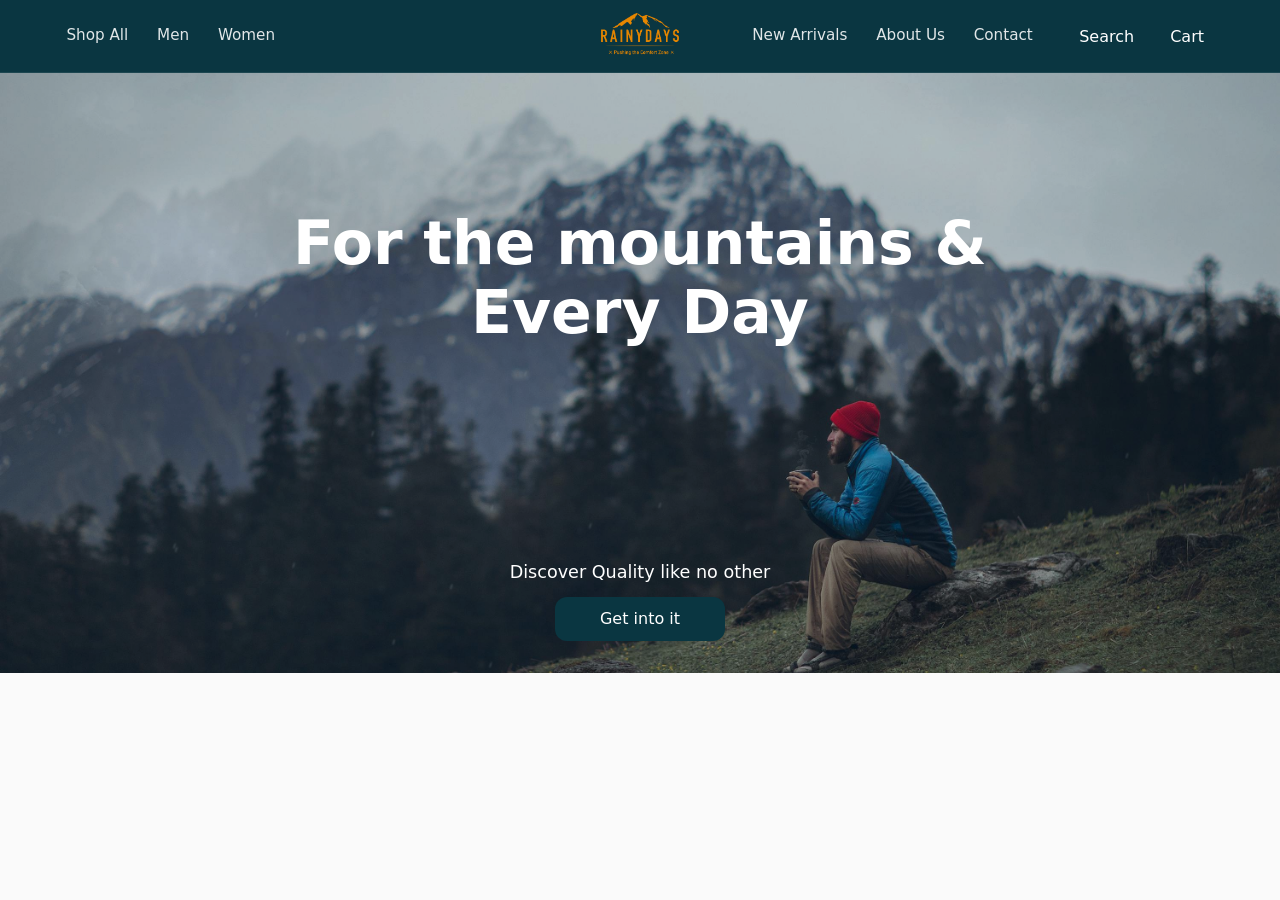
==== index.html @ 178e9243 "add img, hero" ====
<!doctype html>
<html lang="en">
  <head>
    <meta charset="UTF-8" />
    <meta name="viewport" content="width=device-width, initial-scale=1.0" />
    <title>Rainy Days | Home</title>
    <meta
      name="description"
      content="Explore durable rain jackets for men and women at Rainy Days. Built for mountains, city streets, and everyday adventures."
    />
    <link rel="stylesheet" href="css/styles.css" />
  </head>

  <body>
    <header class="site-header">
      <nav class="nav-mobile" aria-label="Mobile navigation">
        <input class="nav-mobile__toggle" type="checkbox" id="nav-toggle" />

        <div class="container nav-mobile__top">
          <label
            class="nav-mobile__btn"
            for="nav-toggle"
            aria-label="Toggle menu"
          >
            <span class="nav-mobile__bar"></span>
            <span class="nav-mobile__bar"></span>
            <span class="nav-mobile__bar"></span>
          </label>

          <a
            href="index.html"
            class="nav-mobile__logo-link"
            aria-label="Rainy Days home"
          >
            <img
              class="nav-mobile__logo"
              src="assets/images/logo/RainyDays_Logo_SecondaryColor.png"
              alt="Rainy Days logo"
            />
          </a>
        </div>

        <div class="nav-mobile__overlay">
          <div class="nav-mobile__panel" role="dialog" aria-label="Menu">
            <div class="nav-mobile__panel-inner">
              <div class="nav-mobile__links">
                <a
                  class="nav-mobile__link nav-mobile__link--active"
                  href="index.html"
                  >Home</a
                >
                <a class="nav-mobile__link" href="products/index.html"
                  >Shop All</a
                >
                <a class="nav-mobile__link" href="coming-soon/index.html"
                  >Men</a
                >
                <a class="nav-mobile__link" href="coming-soon/index.html"
                  >Women</a
                >
                <a class="nav-mobile__link" href="coming-soon/index.html"
                  >New Arrivals</a
                >
                <a class="nav-mobile__link" href="coming-soon/index.html"
                  >About Us</a
                >
                <a class="nav-mobile__link" href="coming-soon/index.html"
                  >Contact</a
                >
                <a class="nav-mobile__link" href="coming-soon/index.html"
                  >Search</a
                >
                <a class="nav-mobile__link" href="cart-page/index.html">Cart</a>
              </div>
            </div>
          </div>

          <label
            class="nav-mobile__backdrop"
            for="nav-toggle"
            aria-label="Close menu"
          ></label>
        </div>
      </nav>

      <nav class="nav-desktop" aria-label="Desktop navigation">
        <div class="container nav-desktop__inner">
          <div
            class="nav-desktop__group nav-desktop__group--left"
            aria-label="Primary categories"
          >
            <a class="nav-link" href="products/index.html">Shop All</a>
            <a class="nav-link" href="coming-soon/index.html">Men</a>
            <a class="nav-link" href="coming-soon/index.html">Women</a>
          </div>

          <a
            href="index.html"
            class="nav-desktop__logo-link"
            aria-label="Rainy Days home"
          >
            <img
              class="nav-desktop__logo-image"
              src="assets/images/logo/RainyDays_Logo_SecondaryColor.png"
              alt="Rainy Days logo"
            />
          </a>

          <div class="nav-desktop__group nav-desktop__group--right">
            <div class="nav-desktop__links" aria-label="Company links">
              <a class="nav-link" href="coming-soon/index.html">New Arrivals</a>
              <a class="nav-link" href="coming-soon/index.html">About Us</a>
              <a class="nav-link" href="coming-soon/index.html">Contact</a>
            </div>

            <div class="nav-desktop__icons" aria-label="Actions">
              <a
                class="icon-btn"
                href="coming-soon/index.html"
                aria-label="Search"
                >Search</a
              >
              <a class="icon-btn" href="cart-page/index.html" aria-label="Cart"
                >Cart</a
              >
            </div>
          </div>
        </div>
      </nav>
    </header>

    <main>
      <section class="hero">
        <div class="hero__overlay">
          <div class="container hero__content">
            <h1 class="hero__title">For the mountains &amp; Every Day</h1>

            <div class="hero__cta">
              <p class="hero__text">Discover Quality like no other</p>
              <a class="hero__button" href="products/index.html">Get into it</a>
            </div>
          </div>
        </div>
      </section>
    </main>
  </body>
</html>
---- css/styles.css ----
* {
  box-sizing: border-box;
}

body {
  margin: 0;
  background: var(--background);
  color: var(--foreground);
  font-family:
    system-ui,
    -apple-system,
    BlinkMacSystemFont,
    sans-serif;
}

:root {
  --background: #fafafa;
  --foreground: #000000;

  --card: #fafafa;
  --card-foreground: #000000;

  --popover: #0a3641;
  --popover-foreground: #fafafa;

  --primary: #0a3641;
  --primary-foreground: #fafafa;

  --secondary: #e68600;
  --secondary-foreground: #171717;

  --muted: #fafafa;
  --muted-foreground: #808080;

  --accent: #e68600;
  --accent-foreground: #000000;

  --destructive: #8b0000;
  --destructive-foreground: #fafafa;

  --border: #022f2e;
  --input: #fafafa;
  --ring: #808080;

  --sidebar: #fafafa;
  --sidebar-foreground: #0a3641;
  --sidebar-primary: #000000;
  --sidebar-primary-foreground: #fafafa;
  --sidebar-accent: #e68600;
  --sidebar-accent-foreground: #171717;
  --sidebar-border: #022f2e;
  --sidebar-ring: #000000;

  --chart-1: #1a4eda;
  --chart-2: #1f3fad;
  --chart-3: #1a4eda;
  --chart-4: #1f3fad;
  --chart-5: #1a4eda;

  --shadow-2xs: 0 1px 2px rgba(0, 0, 0, 0.05);
  --shadow-xs: 0 2px 4px rgba(0, 0, 0, 0.06);
  --shadow-sm: 0 4px 8px rgba(0, 0, 0, 0.08);
  --shadow-md: 0 8px 16px rgba(0, 0, 0, 0.1);
  --shadow-lg: 0 16px 32px rgba(0, 0, 0, 0.15);
}

.container {
  width: min(1200px, 100%);
  margin: 0 auto;
  padding: 0 1rem;
}

.site-header {
  width: 100%;
  background: var(--primary);
  color: var(--primary-foreground);
}

.nav-desktop {
  width: 100%;
  background: var(--primary);
  border-bottom: 1px solid rgba(255, 255, 255, 0.08);
}

.nav-desktop__inner {
  height: 72px;
  display: grid;
  grid-template-columns: 1fr auto 1fr;
  align-items: center;
  gap: 1rem;
}

.nav-desktop__group {
  display: flex;
  align-items: center;
  gap: 1.5rem;
  min-width: 0;
}

.nav-desktop__group--left {
  justify-content: flex-start;
}

.nav-desktop__group--right {
  justify-content: flex-end;
  gap: 2rem;
}

.nav-desktop__logo {
  justify-self: center;
  font-weight: 800;
  letter-spacing: 1px;
  text-transform: uppercase;
  text-decoration: none;
  color: var(--primary-foreground);
}

.nav-link {
  color: rgba(255, 255, 255, 0.88);
  text-decoration: none;
  font-size: 0.95rem;
  padding: 0.35rem 0.15rem;
  border-bottom: 2px solid transparent;
}

.nav-mobile__logo {
  height: 36px;
}

.nav-desktop__logo-image {
  height: 42px;
}

.nav-link:hover,
.nav-link:focus-visible {
  color: #ffffff;
  border-bottom-color: rgba(255, 255, 255, 0.75);
  text-decoration: none;
}

.nav-link--active {
  color: #ffffff;
  border-bottom-color: rgba(255, 255, 255, 0.9);
}

.nav-desktop__links {
  display: flex;
  align-items: center;
  gap: 1.5rem;
}

.nav-desktop__icons {
  display: flex;
  align-items: center;
  gap: 0.75rem;
}

.icon-btn {
  height: 40px;
  display: inline-flex;
  align-items: center;
  justify-content: center;
  padding: 0 0.75rem;
  border-radius: 999px;
  text-decoration: none;
  color: #ffffff;
}

.icon-btn:hover,
.icon-btn:focus-visible {
  background: rgba(255, 255, 255, 0.12);
  text-decoration: none;
}

.nav-mobile {
  width: 100%;
  background: var(--primary);
  border-bottom: 1px solid rgba(255, 255, 255, 0.08);
  position: relative;
}

.nav-mobile__toggle {
  position: absolute;
  opacity: 0;
  pointer-events: none;
}

.nav-mobile__top {
  height: 72px;
  display: flex;
  align-items: center;
  justify-content: space-between;
  position: relative;
  z-index: 60;
}

.nav-mobile__logo {
  font-weight: 800;
  letter-spacing: 1px;
  text-transform: uppercase;
  text-decoration: none;
  color: var(--primary-foreground);
  margin-left: auto;
}

.nav-mobile__btn {
  width: 44px;
  height: 44px;
  display: inline-flex;
  flex-direction: column;
  align-items: center;
  justify-content: center;
  gap: 5px;
  border-radius: 999px;
  cursor: pointer;
  position: relative;
  z-index: 70;
}

.nav-mobile__btn:focus-visible {
  outline: 3px solid #ffffff;
  outline-offset: 3px;
}

.nav-mobile__bar {
  display: block;
  width: 22px;
  height: 2px;
  background: var(--secondary);
  border-radius: 999px;
  transition:
    transform 220ms ease,
    opacity 220ms ease;
}

.nav-mobile__overlay {
  position: fixed;
  inset: 0;
  z-index: 50;

  opacity: 0;
  pointer-events: none;
  transition: opacity 300ms ease;
}

.nav-mobile__backdrop {
  position: absolute;
  inset: 0;
  z-index: 1;
  background: rgba(0, 0, 0, 0.45);
}

@supports (
  (-webkit-backdrop-filter: blur(10px)) or (backdrop-filter: blur(10px))
) {
  .nav-mobile__backdrop {
    background: rgba(0, 0, 0, 0.35);
    -webkit-backdrop-filter: blur(10px);
    backdrop-filter: blur(10px);
  }
}

.nav-mobile__panel {
  position: absolute;
  inset: 0;
  z-index: 2;
  background: rgba(10, 54, 65, 0.92);
  display: flex;
  align-items: center;
  justify-content: center;

  transform: translateY(-100%);
  transition: transform 350ms cubic-bezier(0.22, 0.61, 0.36, 1);
}

.nav-mobile__panel-inner {
  position: relative;
  z-index: 3;
  width: min(420px, calc(100% - 3rem));
  text-align: center;
}

.nav-mobile__links {
  display: flex;
  flex-direction: column;
  gap: 1rem;
}

.nav-mobile__link {
  color: rgba(255, 255, 255, 0.92);
  text-decoration: none;
  font-size: 1.25rem;
  letter-spacing: 2px;
  padding: 0.25rem 0;
  border-bottom: 2px solid transparent;
  width: fit-content;
  margin: 0 auto;
}

.nav-mobile__link:hover,
.nav-mobile__link:focus-visible {
  color: #ffffff;
  border-bottom-color: rgba(255, 255, 255, 0.75);
  text-decoration: none;
}

.nav-mobile__link--active {
  color: #ffffff;
  border-bottom-color: var(--secondary);
}

.nav-mobile__toggle:checked ~ .nav-mobile__overlay {
  opacity: 1;
  pointer-events: auto;
}

.nav-mobile__toggle:checked ~ .nav-mobile__overlay .nav-mobile__panel {
  transform: translateY(0);
}

.nav-mobile__toggle:checked ~ .nav-mobile__top .nav-mobile__bar:nth-child(1) {
  transform: translateY(7px) rotate(45deg);
}

.nav-mobile__toggle:checked ~ .nav-mobile__top .nav-mobile__bar:nth-child(2) {
  opacity: 0;
}

.nav-mobile__toggle:checked ~ .nav-mobile__top .nav-mobile__bar:nth-child(3) {
  transform: translateY(-7px) rotate(-45deg);
}

.nav-desktop {
  display: none;
}

@media (min-width: 768px) {
  .nav-mobile {
    display: none;
  }

  .nav-desktop {
    display: block;
  }
}

@media (min-width: 1024px) {
  .container {
    padding: 0 1.5rem;
  }
}


.hero {
  min-height: 600px;
  background-image: url("../assets/images/abstract/pexels-aditya-ganpule-994938-2445656.jpg");
  background-size: cover;
  background-position: center;
  background-repeat: no-repeat;
}

.hero__overlay {
  min-height: 600px;
  background: rgba(0, 0, 0, 0.18);
}

.hero__content {
  min-height: 600px;
  display: flex;
  flex-direction: column;
  align-items: center;
  justify-content: space-between;
  text-align: center;
  padding: 8.5rem 1rem 2rem;
}

.hero__title {
  margin: 0;
  color: #ffffff;
  font-size: 3.75rem;
  font-weight: 600;
  line-height: 1.15;
  max-width: 900px;
}

.hero__cta {
  display: flex;
  flex-direction: column;
  align-items: center;
}

.hero__text {
  margin: 0 0 0.8rem;
  color: #ffffff;
  font-size: 1.1rem;
  line-height: 1.3;
}

.hero__button {
  display: inline-flex;
  align-items: center;
  justify-content: center;
  min-width: 170px;
  min-height: 44px;
  padding: 0.75rem 1.5rem;
  border-radius: 12px;
  background: #0a3641;
  color: #ffffff;
  text-decoration: none;
  font-size: 1rem;
  line-height: 1;
}

.hero__button:hover,
.hero__button:focus-visible {
  background: #0f4654;
}

@media (max-width: 767px) {
  .hero,
  .hero__overlay,
  .hero__content {
    min-height: calc(100svh - 72px);
  }

  .hero {
    background-position: center;
  }

  .hero__content {
    padding: 7.5rem 1.25rem 2.25rem;
  }

  .hero__title {
    font-size: 2.2rem;
    line-height: 1.05;
    max-width: 320px;
  }

  .hero__text {
    font-size: 0.95rem;
    margin-bottom: 0.9rem;
  }

  .hero__button {
    min-width: 112px;
    min-height: 38px;
    padding: 0.65rem 1.1rem;
    border-radius: 999px;
    font-size: 0.85rem;
  }
}
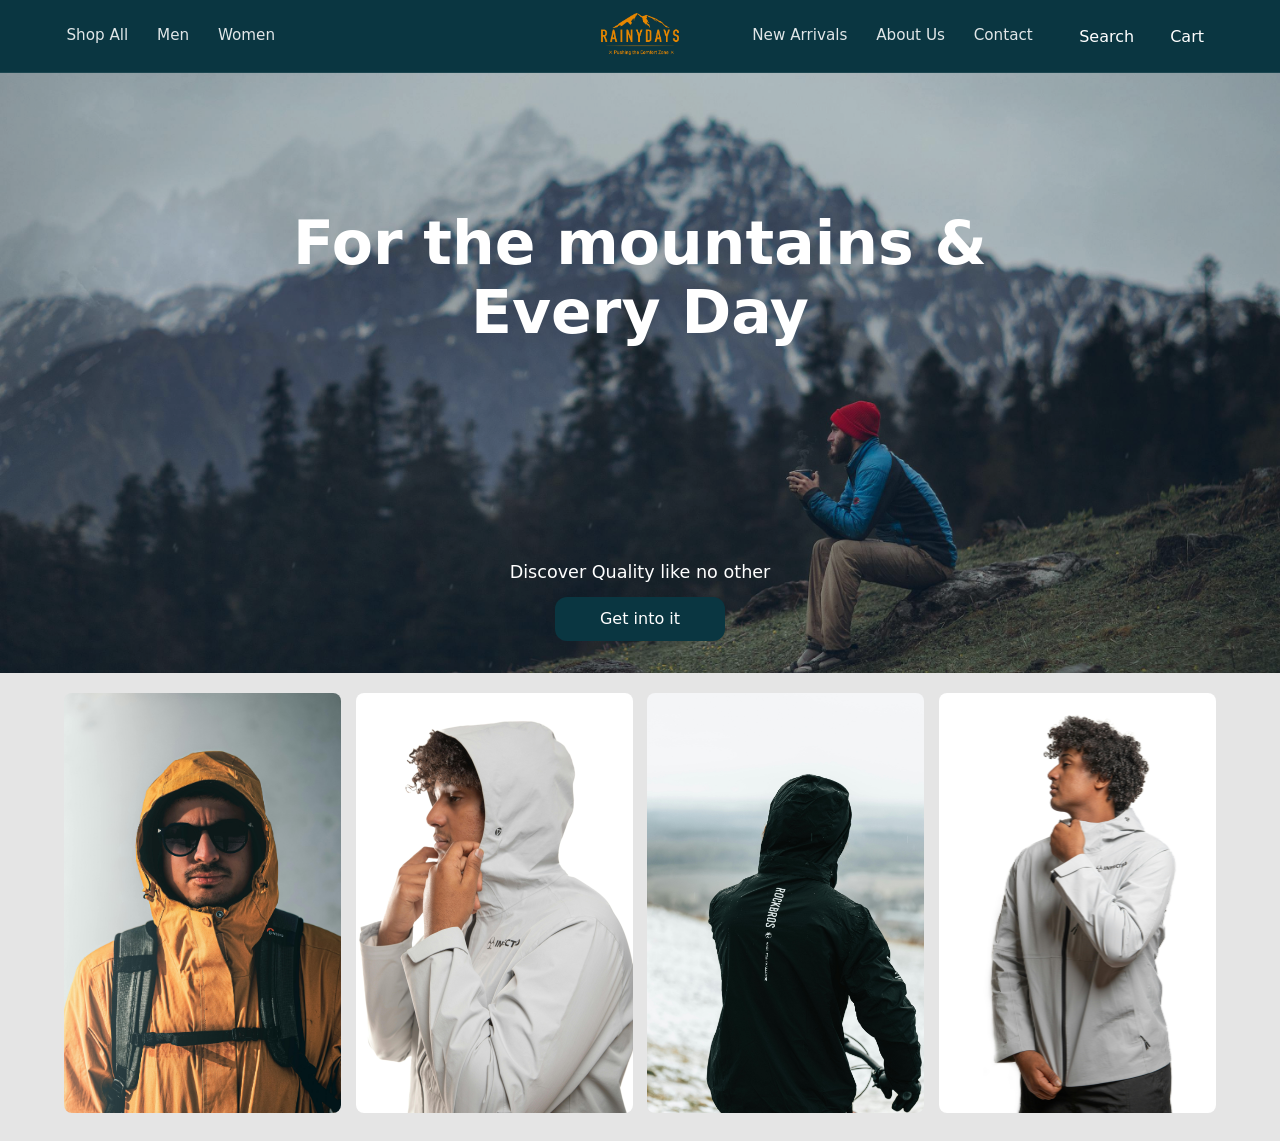
==== commit ef95cfb3: "add product images" ====
--- a/index.html
+++ b/index.html
@@ -142,6 +142,51 @@
           </div>
         </div>
       </section>
+      <section class="product-gallery">
+        <div class="container">
+          <div class="product-gallery__grid">
+            <article class="product-gallery__card">
+              <a href="products/index.html" class="product-gallery__link">
+                <img
+                  src="assets/images/jacketOnPeople/pexels-mauroignaciotorres-17052555.jpg"
+                  alt="Man wearing a yellow rain jacket"
+                  class="product-gallery__image"
+                />
+              </a>
+            </article>
+
+            <article class="product-gallery__card">
+              <a href="products/index.html" class="product-gallery__link">
+                <img
+                  src="assets/images/jacketOnPeople/pexels-infected-store-1913417375-28758134.jpg"
+                  alt="Person wearing a white rain jacket"
+                  class="product-gallery__image"
+                />
+              </a>
+            </article>
+
+            <article class="product-gallery__card">
+              <a href="products/index.html" class="product-gallery__link">
+                <img
+                  src="assets/images/jacketOnPeople/pexels-joey-cede-2152653963-35900422.jpg"
+                  alt="Person wearing a black rain jacket viewed from behind"
+                  class="product-gallery__image"
+                />
+              </a>
+            </article>
+
+            <article class="product-gallery__card">
+              <a href="products/index.html" class="product-gallery__link">
+                <img
+                  src="assets/images/jacketOnPeople/pexels-infected-store-1913417375-28758137.jpg"
+                  alt="Man wearing a light grey rain jacket"
+                  class="product-gallery__image"
+                />
+              </a>
+            </article>
+          </div>
+        </div>
+      </section>
     </main>
   </body>
 </html>
--- a/css/styles.css
+++ b/css/styles.css
@@ -350,7 +350,6 @@
   }
 }
 
-
 .hero {
   min-height: 600px;
   background-image: url("../assets/images/abstract/pexels-aditya-ganpule-994938-2445656.jpg");
@@ -450,3 +449,53 @@
     font-size: 0.85rem;
   }
 }
+
+.product-gallery {
+  background: #e5e5e5;
+  padding: 1rem 0 1.5rem;
+}
+
+.product-gallery__grid {
+  display: grid;
+  grid-template-columns: 1fr;
+  gap: 0.9rem;
+}
+
+.product-gallery__card {
+  background: #f3f3f3;
+  border-radius: 8px;
+  overflow: hidden;
+}
+
+.product-gallery__link {
+  display: block;
+  text-decoration: none;
+}
+
+.product-gallery__image {
+  display: block;
+  width: 100%;
+  height: 360px;
+  object-fit: cover;
+}
+
+@media (min-width: 768px) {
+  .product-gallery {
+    padding: 1.25rem 0 1.75rem;
+  }
+
+  .product-gallery__grid {
+    grid-template-columns: repeat(4, 1fr);
+    gap: 0.9rem;
+  }
+
+  .product-gallery__image {
+    height: 380px;
+  }
+}
+
+@media (min-width: 1024px) {
+  .product-gallery__image {
+    height: 420px;
+  }
+}
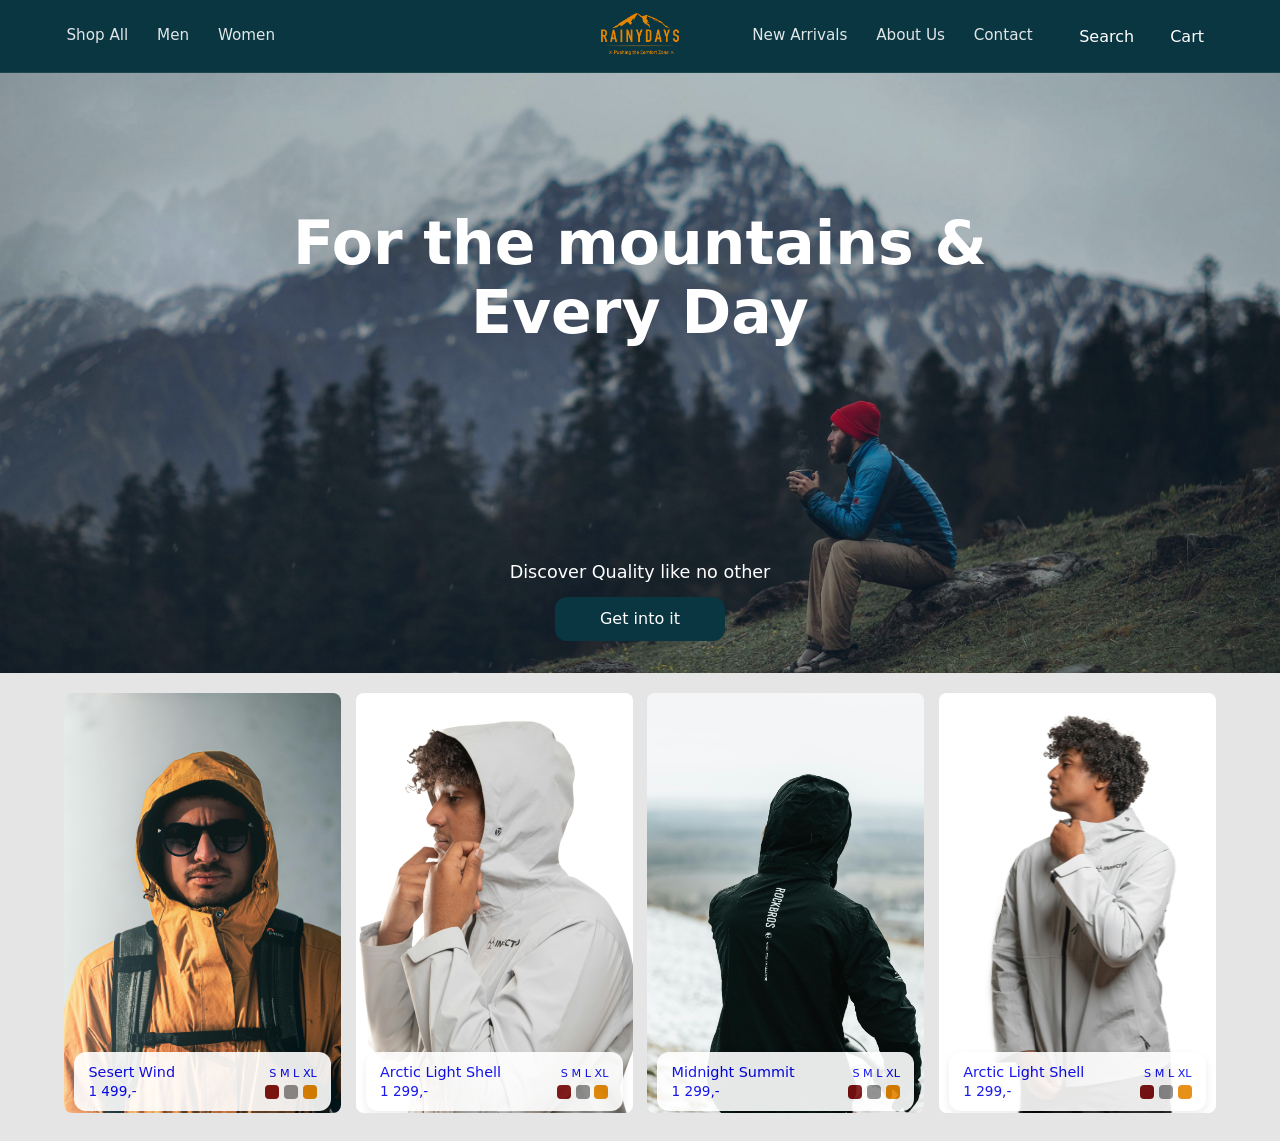
==== commit ab06ae9e: "add cards" ====
--- a/index.html
+++ b/index.html
@@ -149,9 +149,25 @@
               <a href="products/index.html" class="product-gallery__link">
                 <img
                   src="assets/images/jacketOnPeople/pexels-mauroignaciotorres-17052555.jpg"
-                  alt="Man wearing a yellow rain jacket"
-                  class="product-gallery__image"
-                />
+                  alt="Sesert Wind jacket"
+                  class="product-gallery__image"
+                />
+
+                <div class="product-card-info">
+                  <div class="product-card-info__left">
+                    <p class="product-card-info__title">Sesert Wind</p>
+                    <p class="product-card-info__price">1 499,-</p>
+                  </div>
+
+                  <div class="product-card-info__right">
+                    <p class="product-card-info__sizes">S M L XL</p>
+                    <div class="product-card-info__colors">
+                      <span class="color color--red"></span>
+                      <span class="color color--gray"></span>
+                      <span class="color color--orange"></span>
+                    </div>
+                  </div>
+                </div>
               </a>
             </article>
 
@@ -159,29 +175,75 @@
               <a href="products/index.html" class="product-gallery__link">
                 <img
                   src="assets/images/jacketOnPeople/pexels-infected-store-1913417375-28758134.jpg"
-                  alt="Person wearing a white rain jacket"
-                  class="product-gallery__image"
-                />
-              </a>
-            </article>
-
+                  alt="Arctic Light Shell jacket"
+                  class="product-gallery__image"
+                />
+
+                <div class="product-card-info">
+                  <div class="product-card-info__left">
+                    <p class="product-card-info__title">Arctic Light Shell</p>
+                    <p class="product-card-info__price">1 299,-</p>
+                  </div>
+
+                  <div class="product-card-info__right">
+                    <p class="product-card-info__sizes">S M L XL</p>
+                    <div class="product-card-info__colors">
+                      <span class="color color--red"></span>
+                      <span class="color color--gray"></span>
+                      <span class="color color--orange"></span>
+                    </div>
+                  </div>
+                </div>
+              </a>
+            </article>
             <article class="product-gallery__card">
               <a href="products/index.html" class="product-gallery__link">
                 <img
                   src="assets/images/jacketOnPeople/pexels-joey-cede-2152653963-35900422.jpg"
-                  alt="Person wearing a black rain jacket viewed from behind"
-                  class="product-gallery__image"
-                />
-              </a>
-            </article>
-
+                  alt="Midnight Summit jacket"
+                  class="product-gallery__image"
+                />
+
+                <div class="product-card-info">
+                  <div class="product-card-info__left">
+                    <p class="product-card-info__title">Midnight Summit</p>
+                    <p class="product-card-info__price">1 299,-</p>
+                  </div>
+
+                  <div class="product-card-info__right">
+                    <p class="product-card-info__sizes">S M L XL</p>
+                    <div class="product-card-info__colors">
+                      <span class="color color--red"></span>
+                      <span class="color color--gray"></span>
+                      <span class="color color--orange"></span>
+                    </div>
+                  </div>
+                </div>
+              </a>
+            </article>
             <article class="product-gallery__card">
               <a href="products/index.html" class="product-gallery__link">
                 <img
                   src="assets/images/jacketOnPeople/pexels-infected-store-1913417375-28758137.jpg"
-                  alt="Man wearing a light grey rain jacket"
-                  class="product-gallery__image"
-                />
+                  alt="Sesert Wind jacket"
+                  class="product-gallery__image"
+                />
+
+                <div class="product-card-info">
+                  <div class="product-card-info__left">
+                    <p class="product-card-info__title">Arctic Light Shell</p>
+                    <p class="product-card-info__price">1 299,-</p>
+                  </div>
+
+                  <div class="product-card-info__right">
+                    <p class="product-card-info__sizes">S M L XL</p>
+                    <div class="product-card-info__colors">
+                      <span class="color color--red"></span>
+                      <span class="color color--gray"></span>
+                      <span class="color color--orange"></span>
+                    </div>
+                  </div>
+                </div>
               </a>
             </article>
           </div>
--- a/css/styles.css
+++ b/css/styles.css
@@ -462,6 +462,7 @@
 }
 
 .product-gallery__card {
+  position: relative;
   background: #f3f3f3;
   border-radius: 8px;
   overflow: hidden;
@@ -470,6 +471,7 @@
 .product-gallery__link {
   display: block;
   text-decoration: none;
+  position: relative;
 }
 
 .product-gallery__image {
@@ -479,6 +481,72 @@
   object-fit: cover;
 }
 
+.product-card-info {
+  position: absolute;
+  left: 10px;
+  right: 10px;
+  bottom: 10px;
+
+  background: #ffffff;
+  border-radius: 12px;
+  padding: 0.75rem 0.9rem;
+
+  display: flex;
+  justify-content: space-between;
+  align-items: flex-end;
+
+  box-shadow: var(--shadow-sm);
+
+  opacity: 0.9;
+  transform: translateY(8px);
+  transition: all 0.25s ease;
+}
+
+.product-gallery__card:hover .product-card-info {
+  opacity: 1;
+  transform: translateY(0);
+}
+
+.product-card-info__title {
+  margin: 0 0 0.2rem;
+  font-size: 0.9rem;
+}
+
+.product-card-info__price {
+  margin: 0;
+  font-size: 0.85rem;
+}
+
+.product-card-info__sizes {
+  margin: 0 0 0.3rem;
+  font-size: 0.7rem;
+  text-align: right;
+}
+
+.product-card-info__colors {
+  display: flex;
+  gap: 0.3rem;
+  justify-content: flex-end;
+}
+
+.color {
+  width: 14px;
+  height: 14px;
+  border-radius: 4px;
+}
+
+.color--red {
+  background: #7b0f0f;
+}
+
+.color--gray {
+  background: #8a8a8a;
+}
+
+.color--orange {
+  background: #e68600;
+}
+
 @media (min-width: 768px) {
   .product-gallery {
     padding: 1.25rem 0 1.75rem;
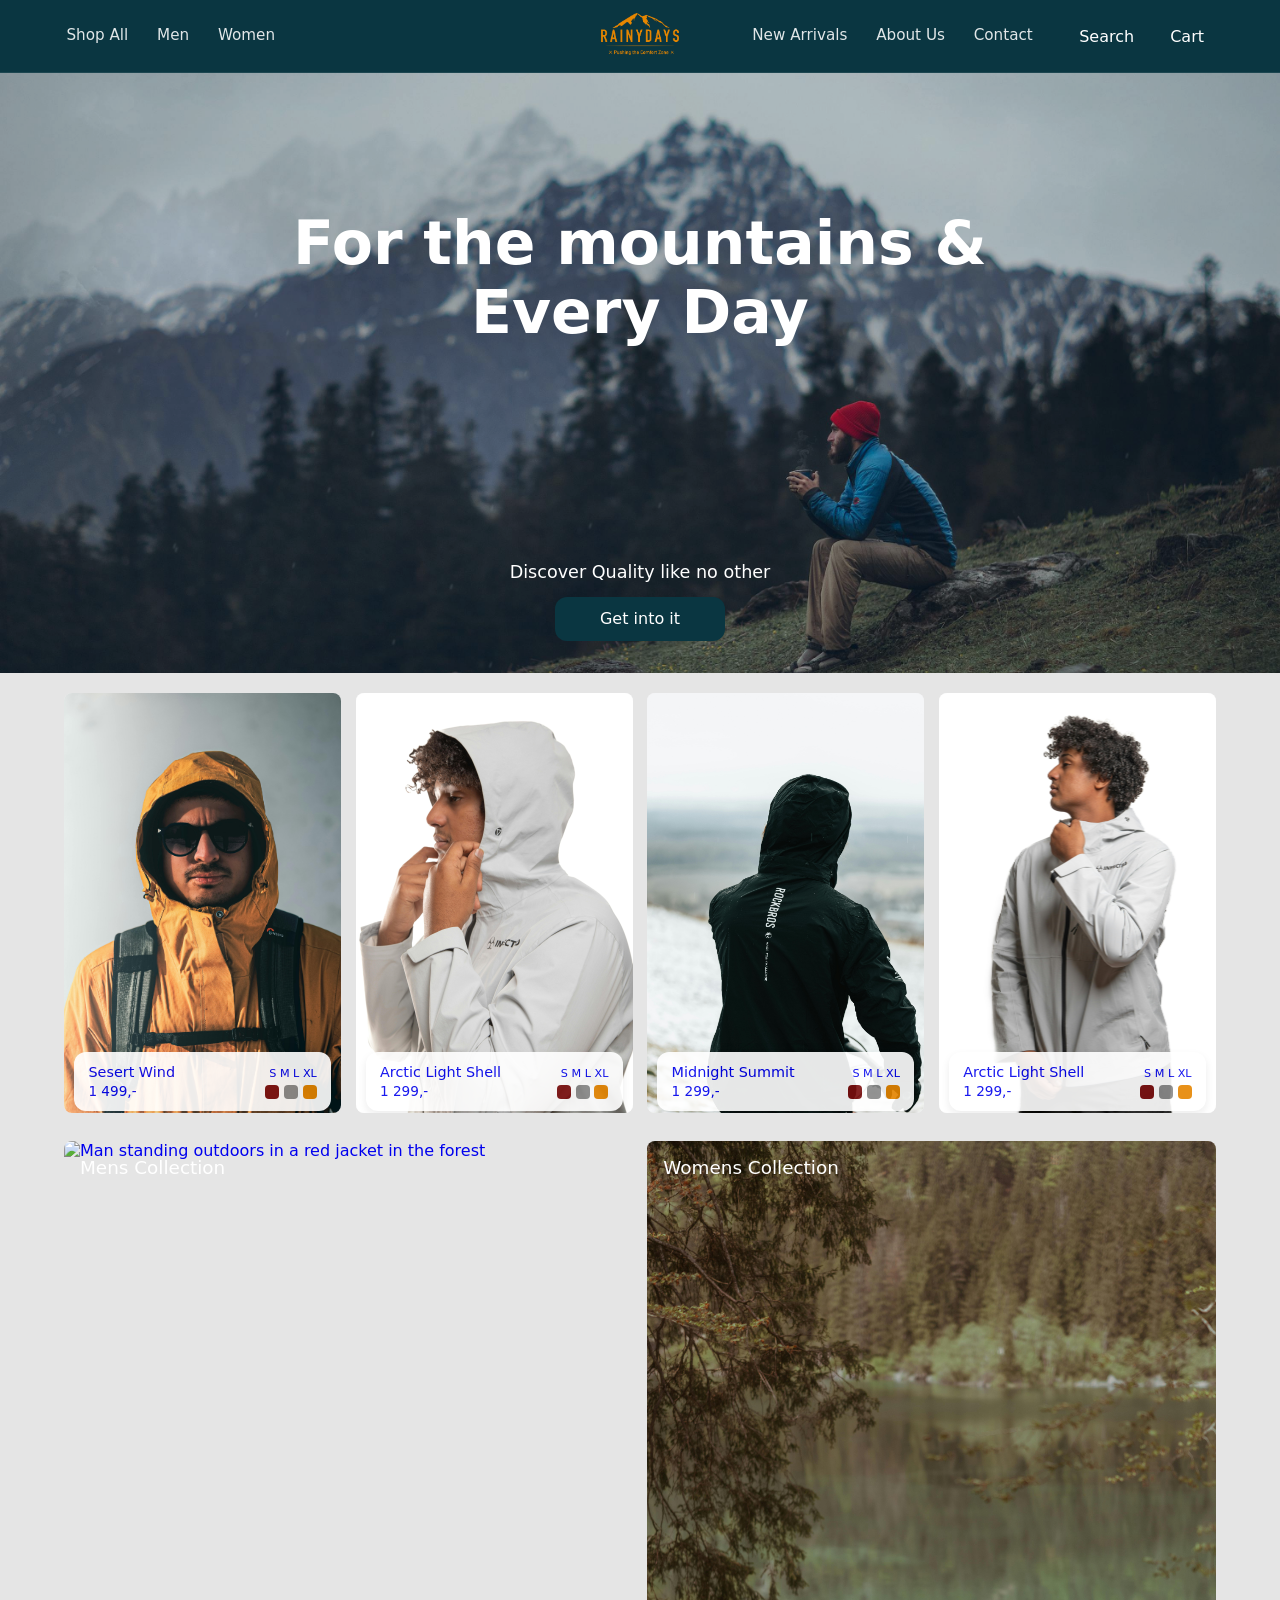
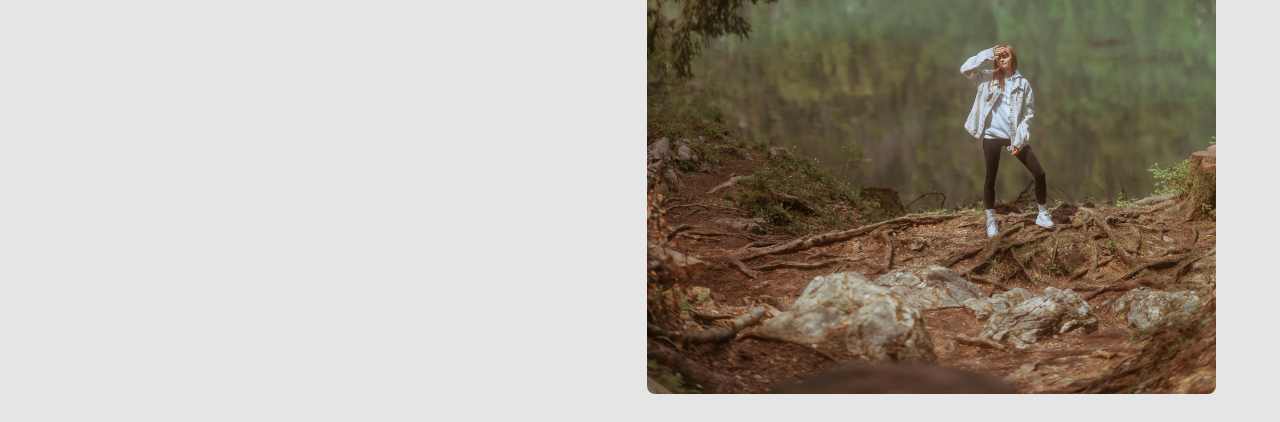
==== commit 5e889936: "add collection card" ====
--- a/index.html
+++ b/index.html
@@ -249,6 +249,35 @@
           </div>
         </div>
       </section>
+      <section class="collections">
+        <div class="container">
+          <div class="collections__grid">
+            <a
+              class="collection-card collection-card--men"
+              href="coming-soon/index.html"
+            >
+              <img
+                class="collection-card__image"
+                src="assets/images/abstract/pexels-imadclicks-7561446.jpg"
+                alt="Man standing outdoors in a red jacket in the forest"
+              />
+              <h2 class="collection-card__title">Mens Collection</h2>
+            </a>
+
+            <a
+              class="collection-card collection-card--women"
+              href="coming-soon/index.html"
+            >
+              <img
+                class="collection-card__image"
+                src="assets/images/abstract/pexels-artur-stec-26039050-26148064.jpg"
+                alt="Woman standing outdoors in a light jacket in the forest"
+              />
+              <h2 class="collection-card__title">Womens Collection</h2>
+            </a>
+          </div>
+        </div>
+      </section>
     </main>
   </body>
 </html>
--- a/css/styles.css
+++ b/css/styles.css
@@ -76,6 +76,8 @@
   color: var(--primary-foreground);
 }
 
+/* NAV */
+
 .nav-desktop {
   width: 100%;
   background: var(--primary);
@@ -350,6 +352,8 @@
   }
 }
 
+/* HERO */
+
 .hero {
   min-height: 600px;
   background-image: url("../assets/images/abstract/pexels-aditya-ganpule-994938-2445656.jpg");
@@ -449,6 +453,8 @@
     font-size: 0.85rem;
   }
 }
+/* 
+PRODUCT GALLERY */
 
 .product-gallery {
   background: #e5e5e5;
@@ -567,3 +573,86 @@
     height: 420px;
   }
 }
+
+/* COLLECTION */
+.collections {
+  background: #e5e5e5;
+  padding: 0 0 1.5rem;
+}
+
+.collections__grid {
+  display: grid;
+  grid-template-columns: 1fr;
+  gap: 0.9rem;
+}
+
+.collection-card {
+  position: relative;
+  display: block;
+  min-height: 320px;
+  border-radius: 8px;
+  overflow: hidden;
+  text-decoration: none;
+}
+
+.collection-card__image {
+  width: 100%;
+  height: 100%;
+  object-fit: cover;
+  display: block;
+}
+
+.collection-card__title {
+  position: absolute;
+  margin: 0;
+  color: #ffffff;
+  font-weight: 700;
+  text-transform: uppercase;
+  line-height: 1.02;
+  letter-spacing: 0.02em;
+}
+
+.collection-card--men .collection-card__title {
+  top: 1rem;
+  left: 1rem;
+  font-size: 2rem;
+  max-width: 220px;
+}
+
+.collection-card--women .collection-card__title {
+  right: 1rem;
+  bottom: 1rem;
+  text-align: right;
+  font-size: 2rem;
+  max-width: 220px;
+}
+
+@media (min-width: 768px) {
+  .collections {
+    padding: 0 0 1.75rem;
+  }
+
+  .collections__grid {
+    grid-template-columns: 1fr 1fr;
+    gap: 0.9rem;
+  }
+
+  .collection-card {
+    min-height: 430px;
+  }
+
+  .collection-card--men .collection-card__title,
+  .collection-card--women .collection-card__title {
+    top: 1rem;
+    left: 1rem;
+    right: auto;
+    bottom: auto;
+    text-align: left;
+    font-size: 1.15rem;
+    font-weight: 400;
+    text-transform: none;
+    max-width: none;
+    line-height: 1.2;
+    letter-spacing: 0;
+  }
+}
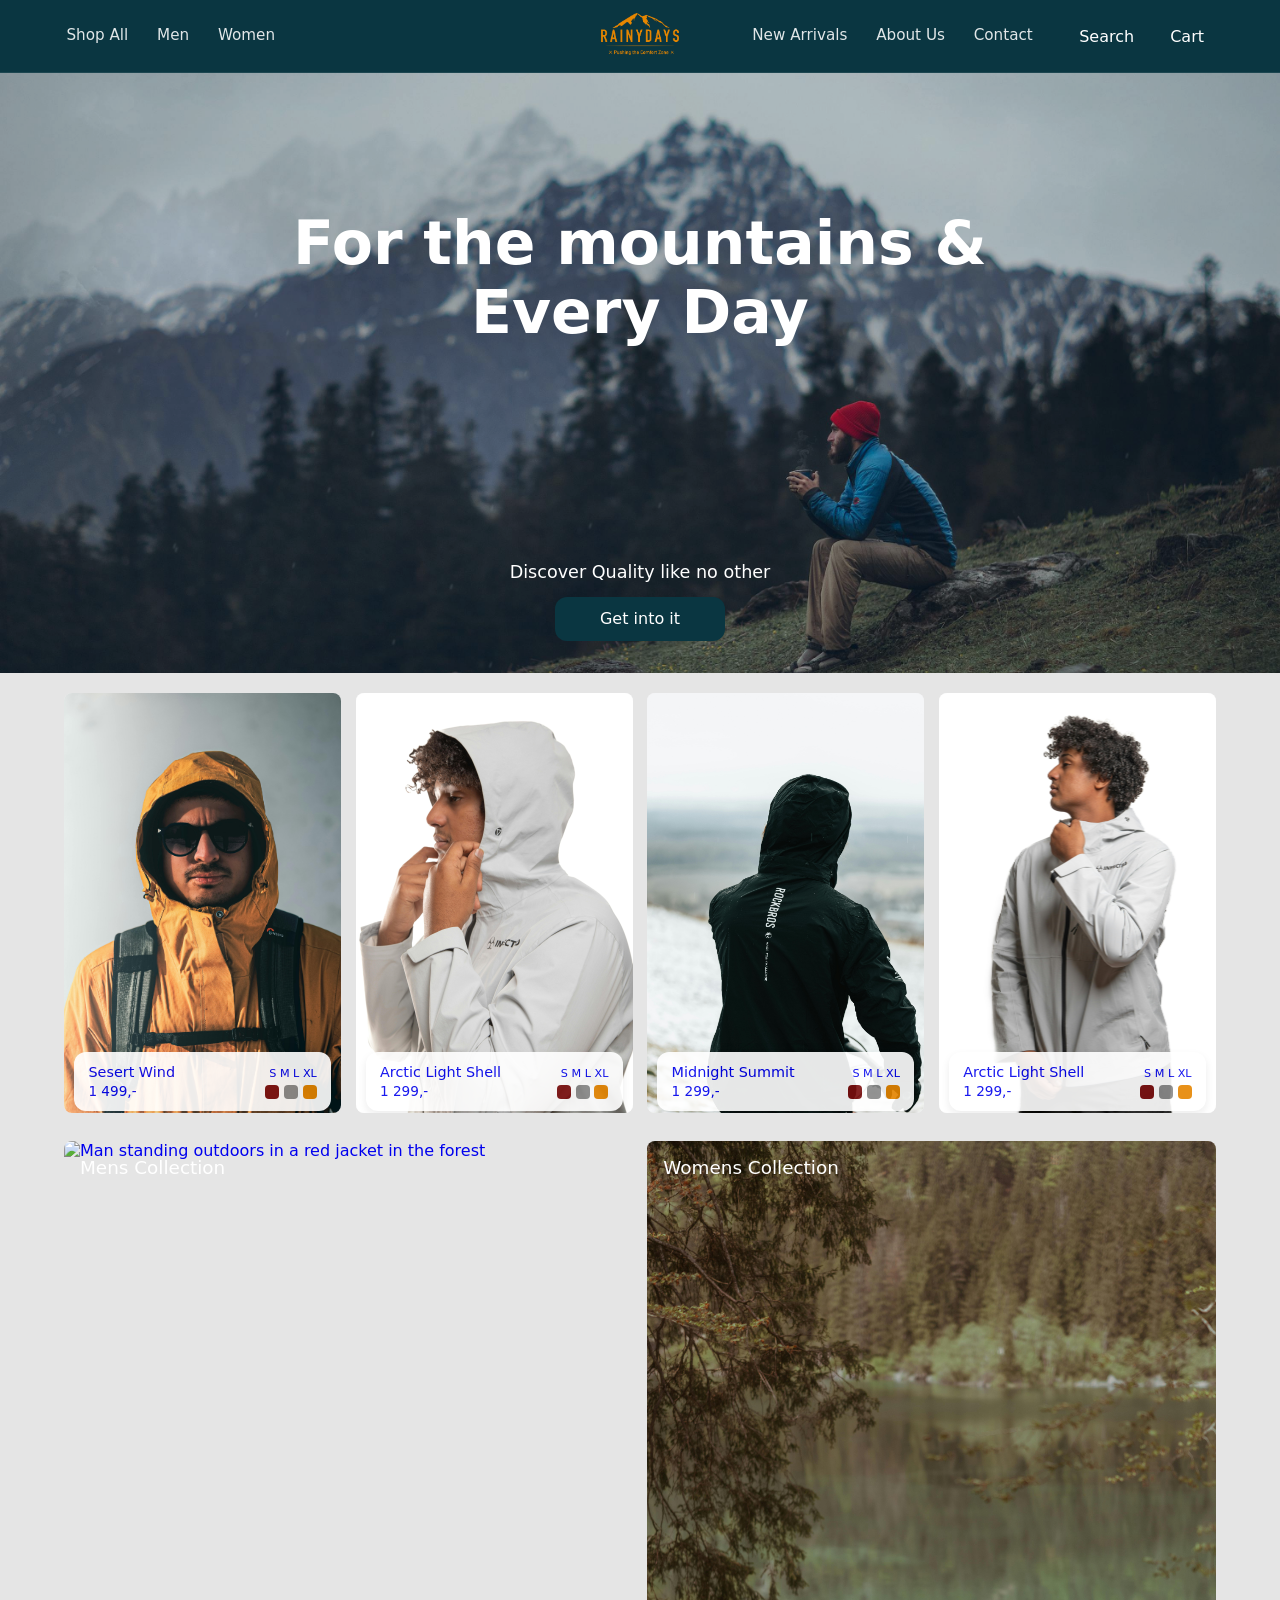
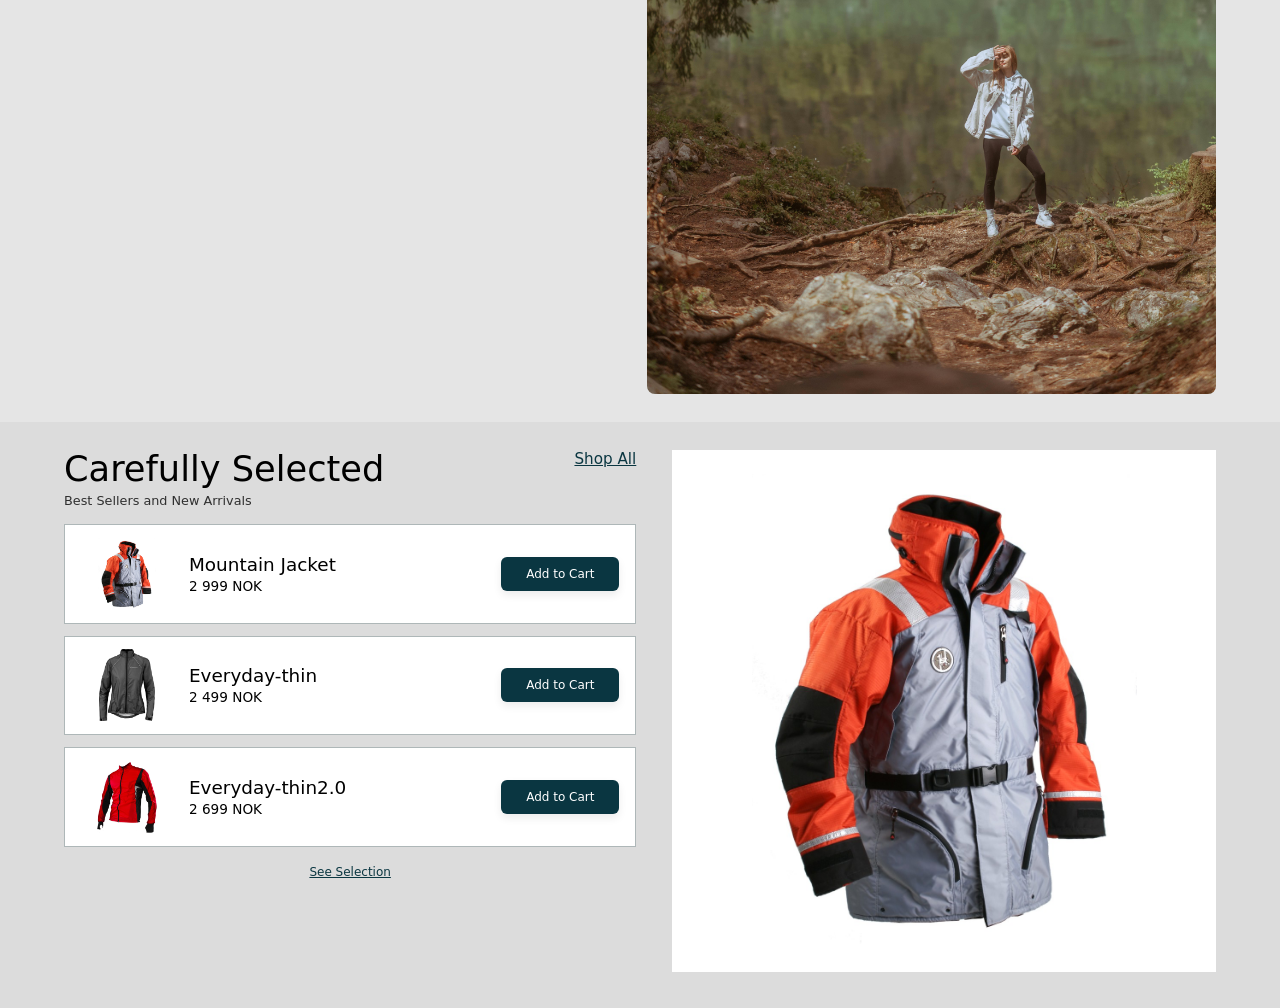
==== commit b86788c6: "featured" ====
--- a/index.html
+++ b/index.html
@@ -278,6 +278,181 @@
           </div>
         </div>
       </section>
+
+      <section class="featured-products">
+        <div class="container">
+          <div class="featured-products__desktop">
+            <div class="featured-products__info">
+              <div class="featured-products__heading">
+                <div>
+                  <h2 class="featured-products__title">Carefully Selected</h2>
+                  <p class="featured-products__subtitle">
+                    Best Sellers and New Arrivals
+                  </p>
+                </div>
+
+                <a
+                  class="featured-products__shop-link"
+                  href="products/index.html"
+                  >Shop All</a
+                >
+              </div>
+
+              <div class="featured-products__list">
+                <article class="featured-item">
+                  <img
+                    class="featured-item__image"
+                    src="assets/images/jackets/RainyDays_Jacket1.jpg"
+                    alt="Rescue Pro jacket"
+                  />
+
+                  <div class="featured-item__content">
+                    <h3 class="featured-item__title">Mountain Jacket</h3>
+                    <p class="featured-item__price">2 999 NOK</p>
+                  </div>
+
+                  <a class="featured-item__button" href="cart-page/index.html"
+                    >Add to Cart</a
+                  >
+                </article>
+
+                <article class="featured-item">
+                  <img
+                    class="featured-item__image"
+                    src="assets/images/jackets/RainyDays_Jacket2.jpg"
+                    alt="Everyday-thin jacket"
+                  />
+
+                  <div class="featured-item__content">
+                    <h3 class="featured-item__title">Everyday-thin</h3>
+                    <p class="featured-item__price">2 499 NOK</p>
+                  </div>
+
+                  <a class="featured-item__button" href="cart-page/index.html"
+                    >Add to Cart</a
+                  >
+                </article>
+
+                <article class="featured-item">
+                  <img
+                    class="featured-item__image"
+                    src="assets/images/jackets/RainyDays_Jacket3.jpg"
+                    alt="Everyday-thin 2.0 jacket"
+                  />
+
+                  <div class="featured-item__content">
+                    <h3 class="featured-item__title">Everyday-thin2.0</h3>
+                    <p class="featured-item__price">2 699 NOK</p>
+                  </div>
+
+                  <a class="featured-item__button" href="cart-page/index.html"
+                    >Add to Cart</a
+                  >
+                </article>
+              </div>
+
+              <div class="featured-products__footer">
+                <a
+                  class="featured-products__see-link"
+                  href="products/index.html"
+                  >See Selection</a
+                >
+              </div>
+            </div>
+
+            <div class="featured-products__image-wrap">
+              <img
+                class="featured-products__image"
+                src="assets/images/jackets/RainyDays_Jacket1.jpg"
+                alt="Large image of orange and grey jacket"
+              />
+            </div>
+          </div>
+
+          <div class="featured-products__mobile">
+            <div class="featured-products__mobile-top">
+              <div>
+                <h2 class="featured-products__mobile-title">
+                  Carefully Selected
+                </h2>
+              </div>
+
+              <a
+                class="featured-products__shop-link featured-products__shop-link--mobile"
+                href="products/index.html"
+              >
+                Shop All
+              </a>
+            </div>
+
+            <div class="featured-products__mobile-image-wrap">
+              <img
+                class="featured-products__mobile-image"
+                src="assets/images/jackets/RainyDays_Jacket1.jpg"
+                alt="Large image of orange and grey jacket"
+              />
+            </div>
+
+            <div class="featured-carousel">
+              <div class="featured-carousel__track">
+                <article class="featured-carousel__card">
+                  <img
+                    class="featured-carousel__image"
+                    src="assets/images/jackets/RainyDays_Jacket1.jpg"
+                    alt="Rescue Pro jacket"
+                  />
+
+                  <div class="featured-carousel__content">
+                    <h3 class="featured-carousel__title">Rescue Pro</h3>
+                    <p class="featured-carousel__price">2 299,-</p>
+                    <a
+                      class="featured-carousel__button"
+                      href="cart-page/index.html"
+                      >Add to Cart</a
+                    >
+                  </div>
+                </article>
+
+                <article class="featured-carousel__card">
+                  <img
+                    class="featured-carousel__image"
+                    src="assets/images/jackets/RainyDays_Jacket3.jpg"
+                    alt="Everyday-thin 2.0 jacket"
+                  />
+
+                  <div class="featured-carousel__content">
+                    <h3 class="featured-carousel__title">Everyday-thin2.0</h3>
+                    <p class="featured-carousel__price">2 699,-</p>
+                    <a
+                      class="featured-carousel__button"
+                      href="cart-page/index.html"
+                      >Add to Cart</a
+                    >
+                  </div>
+                </article>
+
+                <article class="featured-carousel__card">
+                  <img
+                    class="featured-carousel__image"
+                    src="assets/images/jackets/RainyDays_Jacket2.jpg"
+                    alt="Everyday-thin jacket"
+                  />
+
+                  <div class="featured-carousel__content">
+                    <h3 class="featured-carousel__title">Everyday-thin</h3>
+                    <p class="featured-carousel__price">2 499,-</p>
+                    <a
+                      class="featured-carousel__button"
+                      href="cart-page/index.html"
+                      >Add to Cart</a
+                    >
+                  </div>
+                </article>
+              </div>
+            </div>
+          </div>
+        </div>
+      </section>
     </main>
   </body>
 </html>
--- a/css/styles.css
+++ b/css/styles.css
@@ -656,3 +656,259 @@
     letter-spacing: 0;
   }
 }
+
+/* FEATURED PRODUCTS */
+.featured-products {
+  background: #dcdcdc;
+  padding: 1.5rem 0 2rem;
+}
+
+.featured-products__desktop {
+  display: none;
+}
+
+.featured-products__mobile {
+  display: block;
+}
+
+.featured-products__mobile-top {
+  display: flex;
+  align-items: flex-start;
+  justify-content: space-between;
+  gap: 1rem;
+  margin-bottom: 1rem;
+}
+
+.featured-products__mobile-title {
+  margin: 0;
+  font-size: 2.1rem;
+  font-weight: 400;
+  line-height: 1.1;
+  max-width: 180px;
+}
+
+.featured-products__shop-link {
+  color: #0a3641;
+  font-size: 0.95rem;
+  text-decoration: underline;
+  white-space: nowrap;
+}
+
+.featured-products__shop-link--mobile {
+  padding-top: 0.2rem;
+}
+
+.featured-products__mobile-image-wrap {
+  background: #fff;
+  padding: 1rem;
+  margin-bottom: 1.25rem;
+}
+
+.featured-products__mobile-image {
+  width: 100%;
+  height: 230px;
+  object-fit: contain;
+}
+
+.featured-carousel {
+  overflow-x: auto;
+  overflow-y: hidden;
+  margin-right: -1rem;
+  padding-bottom: 0.5rem;
+  -webkit-overflow-scrolling: touch;
+  scrollbar-width: none;
+}
+
+.featured-carousel::-webkit-scrollbar {
+  display: none;
+}
+
+.featured-carousel__track {
+  display: flex;
+  gap: 1rem;
+  width: max-content;
+  padding-right: 1rem;
+}
+
+.featured-carousel__card {
+  min-width: 260px;
+  max-width: 260px;
+  background: #fff;
+  border: 1px solid #7d9498;
+  border-radius: 6px;
+  padding: 0.8rem;
+  display: grid;
+  grid-template-columns: 96px 1fr;
+  gap: 1rem;
+  align-items: center;
+}
+
+.featured-carousel__image {
+  width: 96px;
+  height: 120px;
+  object-fit: contain;
+  background: #f8f8f8;
+  border-radius: 8px;
+}
+
+.featured-carousel__title {
+  margin: 0 0 0.35rem;
+  font-size: 1.1rem;
+  font-weight: 400;
+  line-height: 1.2;
+}
+
+.featured-carousel__price {
+  margin: 0 0 0.9rem;
+  font-size: 0.95rem;
+}
+
+.featured-carousel__button {
+  display: inline-flex;
+  align-items: center;
+  justify-content: center;
+  min-width: 105px;
+  min-height: 36px;
+  padding: 0.65rem 1rem;
+  border-radius: 999px;
+  background: #0a3641;
+  color: #ffffff;
+  text-decoration: none;
+  font-size: 0.75rem;
+  line-height: 1;
+  box-shadow: var(--shadow-sm);
+}
+
+.featured-carousel__button:hover,
+.featured-carousel__button:focus-visible {
+  background: #0f4654;
+}
+
+@media (min-width: 768px) {
+  .featured-products {
+    padding: 1.75rem 0 2.25rem;
+  }
+
+  .featured-products__mobile {
+    display: none;
+  }
+
+  .featured-products__desktop {
+    display: grid;
+    grid-template-columns: minmax(0, 1fr) 0.95fr;
+    gap: 2rem;
+    align-items: start;
+  }
+
+  .featured-products__heading {
+    display: flex;
+    align-items: flex-start;
+    justify-content: space-between;
+    gap: 1rem;
+    margin-bottom: 1rem;
+  }
+
+  .featured-products__title {
+    margin: 0 0 0.25rem;
+    font-size: 2rem;
+    font-weight: 400;
+    line-height: 1.1;
+  }
+
+  .featured-products__subtitle {
+    margin: 0;
+    font-size: 0.8rem;
+    color: #2f2f2f;
+  }
+
+  .featured-products__list {
+    display: grid;
+    gap: 0.75rem;
+  }
+
+  .featured-item {
+    display: grid;
+    grid-template-columns: 92px 1fr auto;
+    align-items: center;
+    gap: 1rem;
+    background: #fff;
+    border: 1px solid #aeb7b8;
+    padding: 0.8rem 1rem;
+  }
+
+  .featured-item__image {
+    width: 92px;
+    height: 72px;
+    object-fit: contain;
+  }
+
+  .featured-item__title {
+    margin: 0 0 0.2rem;
+    font-size: 1.15rem;
+    font-weight: 400;
+  }
+
+  .featured-item__price {
+    margin: 0;
+    font-size: 0.85rem;
+  }
+
+  .featured-item__button {
+    display: inline-flex;
+    align-items: center;
+    justify-content: center;
+    min-width: 118px;
+    min-height: 34px;
+    padding: 0.6rem 1rem;
+    border-radius: 6px;
+    background: #0a3641;
+    color: #ffffff;
+    text-decoration: none;
+    font-size: 0.75rem;
+    line-height: 1;
+    box-shadow: var(--shadow-sm);
+  }
+
+  .featured-item__button:hover,
+  .featured-item__button:focus-visible {
+    background: #0f4654;
+  }
+
+  .featured-products__footer {
+    text-align: center;
+    margin-top: 0.9rem;
+  }
+
+  .featured-products__see-link {
+    color: #0a3641;
+    font-size: 0.75rem;
+    text-decoration: underline;
+  }
+
+  .featured-products__image-wrap {
+    background: #fff;
+    padding: 1.5rem;
+    min-height: 100%;
+  }
+
+  .featured-products__image {
+    width: 100%;
+    height: 430px;
+    object-fit: contain;
+  }
+}
+
+@media (min-width: 1024px) {
+  .featured-products__desktop {
+    grid-template-columns: minmax(0, 1fr) minmax(380px, 0.95fr);
+    gap: 2.25rem;
+  }
+
+  .featured-products__title {
+    font-size: 2.2rem;
+  }
+
+  .featured-products__image {
+    height: 470px;
+  }
+}
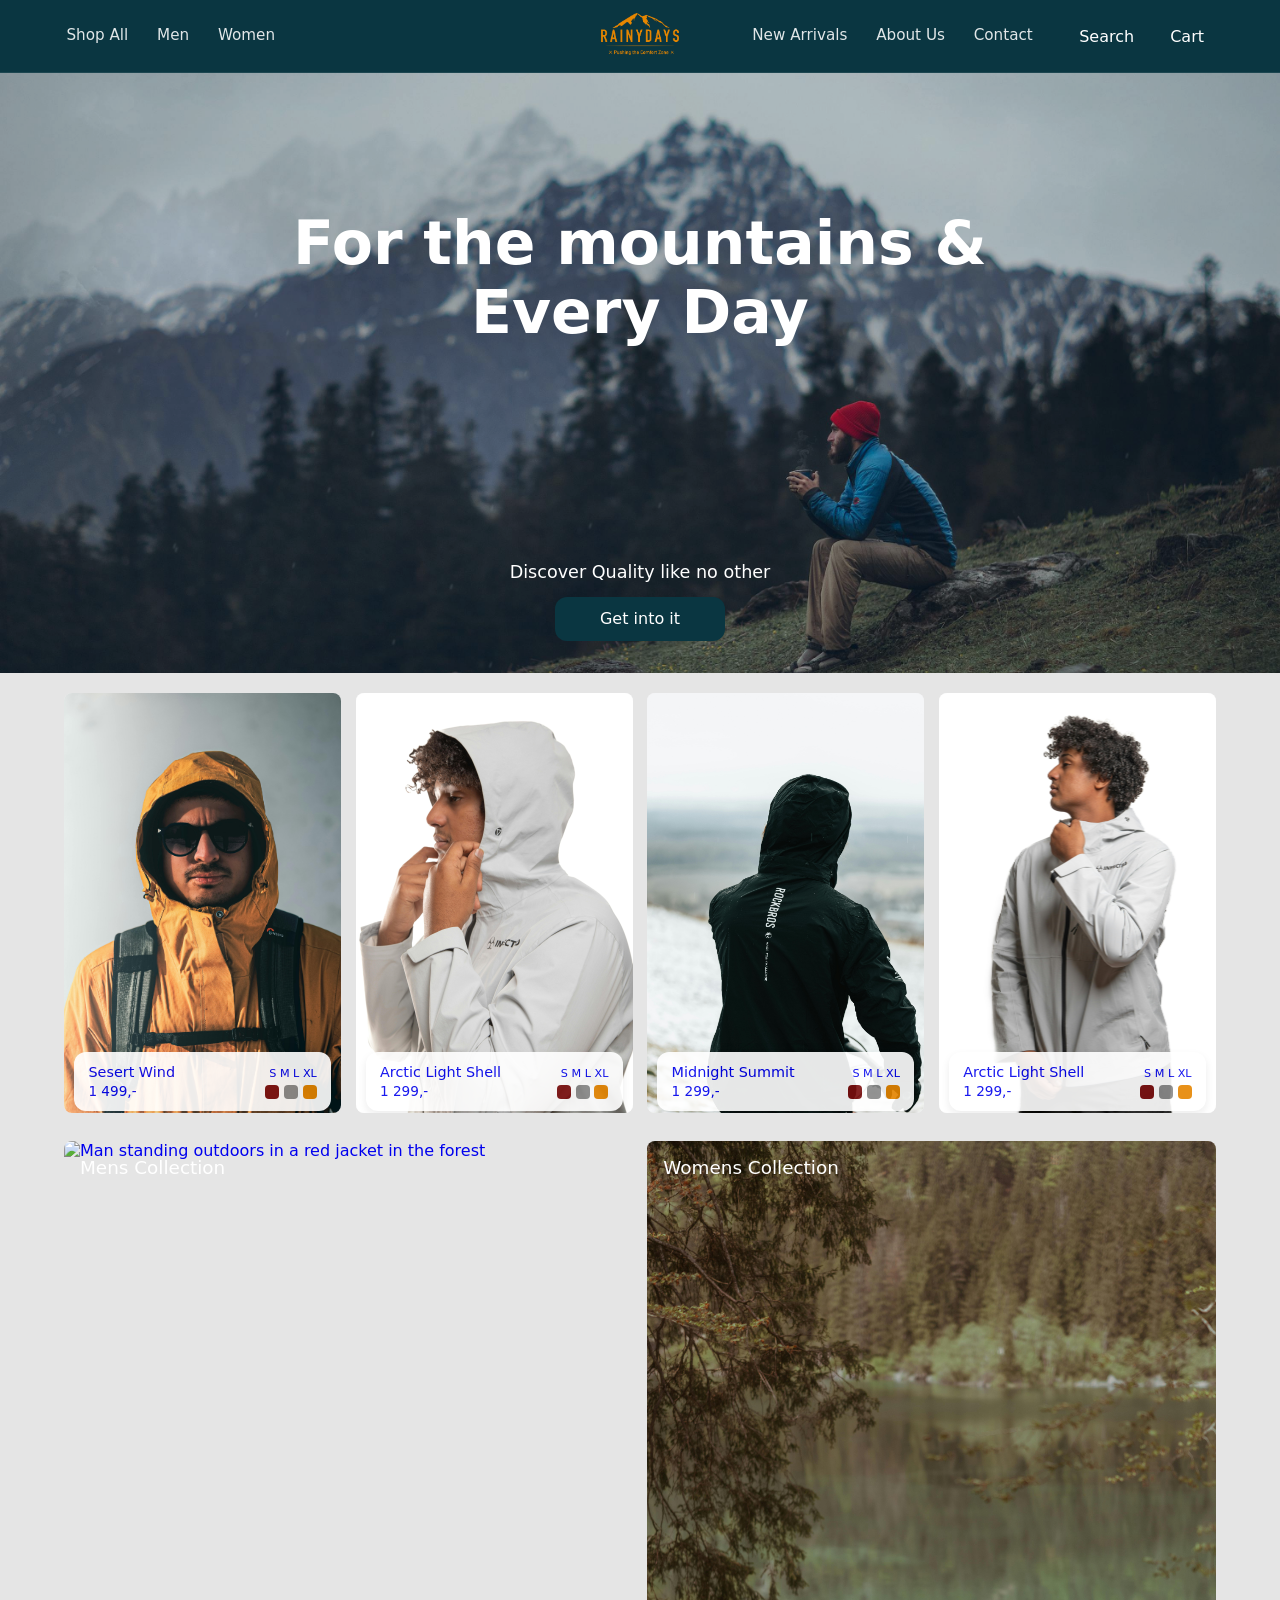
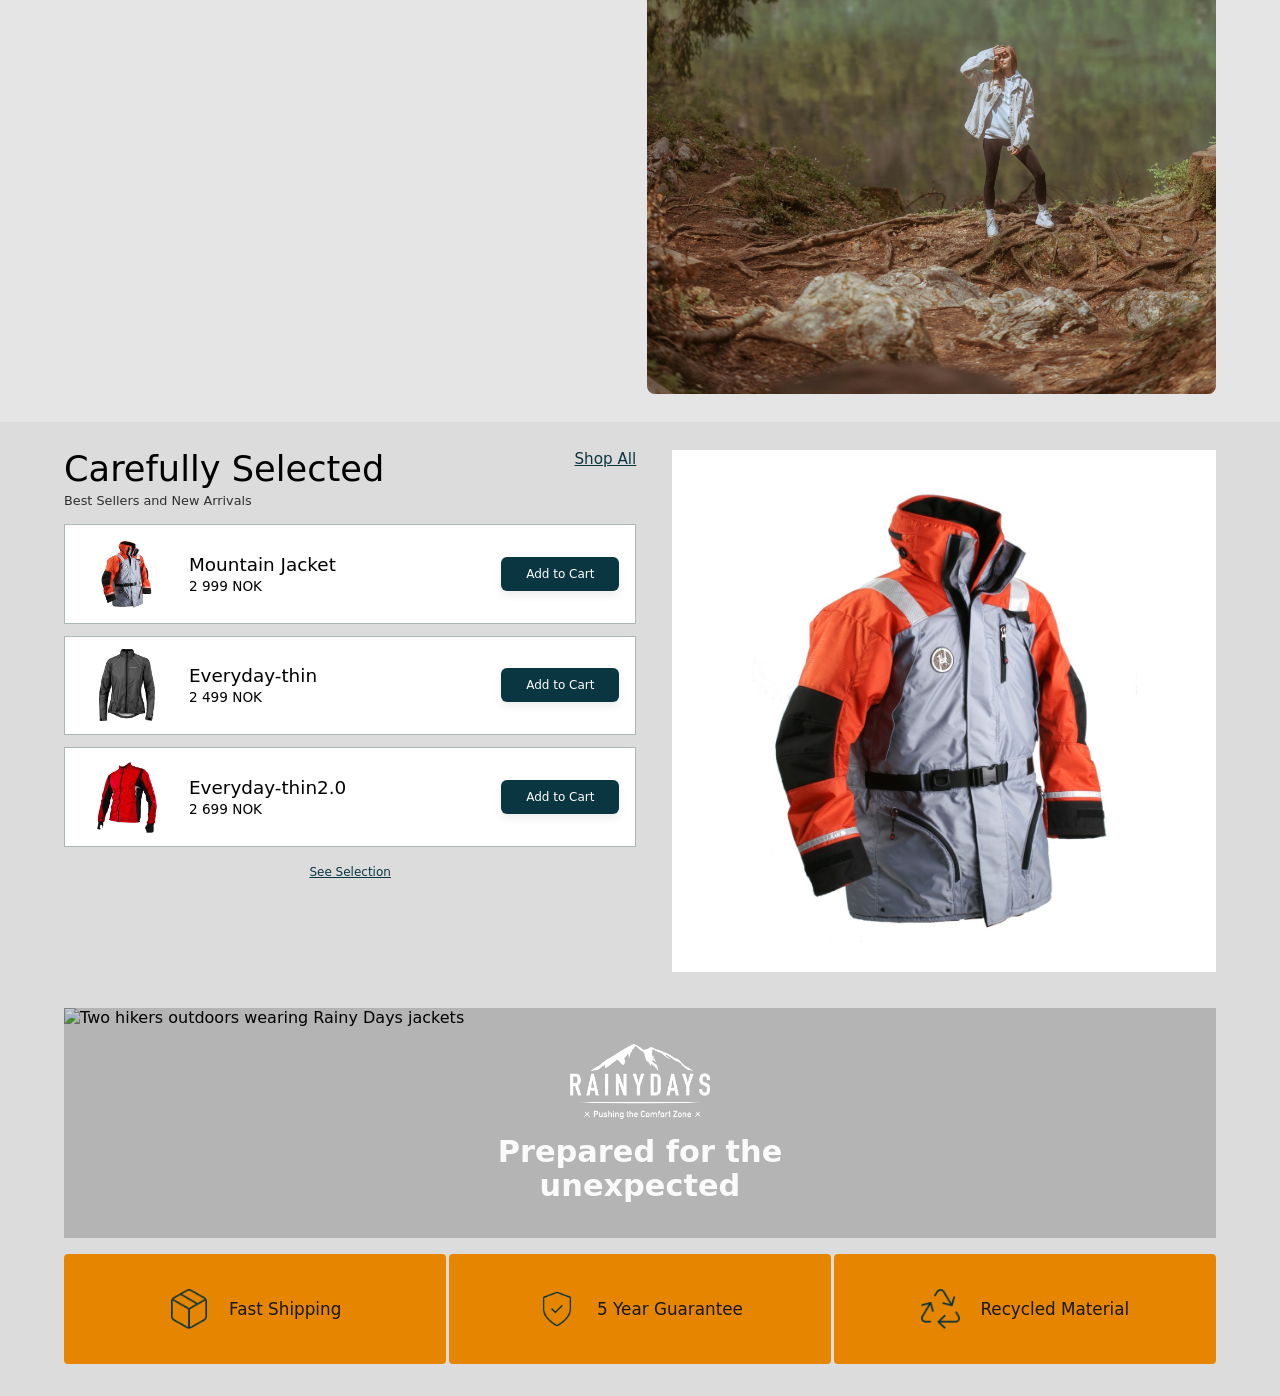
==== commit c4d7778b: "add banner" ====
--- a/index.html
+++ b/index.html
@@ -453,6 +453,58 @@
           </div>
         </div>
       </section>
+      <section class="prepared-banner">
+        <div class="container">
+          <div class="prepared-banner__card">
+            <img
+              class="prepared-banner__image"
+              src="assets/images/abstract/pexels-yerkebulan-kunat-410169369-29070687.jpg"
+              alt="Two hikers outdoors wearing Rainy Days jackets"
+            />
+
+            <div class="prepared-banner__overlay">
+              <img
+                class="prepared-banner__logo"
+                src="assets/images/logo/RainyDays_Logo_White.png"
+                alt="Rainy Days logo"
+              />
+              <h2 class="prepared-banner__title">
+                Prepared for the unexpected
+              </h2>
+            </div>
+          </div>
+        </div>
+      </section>
+
+      <section class="service-highlights">
+        <div class="container">
+          <div class="service-highlights__grid">
+            <article class="service-card">
+              <span class="service-card__icon">
+                <img src="assets/icons/box.png" alt="Fast Shipping" />
+              </span>
+              <p class="service-card__text">Fast Shipping</p>
+            </article>
+
+            <article class="service-card">
+              <span class="service-card__icon">
+                <img
+                  src="assets/icons/shield-check.png"
+                  alt="5 Year Guarantee"
+                />
+              </span>
+              <p class="service-card__text">5 Year Guarantee</p>
+            </article>
+
+            <article class="service-card">
+              <span class="service-card__icon">
+                <img src="assets/icons//recycle.png" alt="Recycled Material" />
+              </span>
+              <p class="service-card__text">Recycled Material</p>
+            </article>
+          </div>
+        </div>
+      </section>
     </main>
   </body>
 </html>
--- a/css/styles.css
+++ b/css/styles.css
@@ -912,3 +912,122 @@
     height: 470px;
   }
 }
+
+/* BANNER */
+
+.prepared-banner {
+  background: #dcdcdc;
+  padding: 0 0 1rem;
+}
+
+.prepared-banner__card {
+  position: relative;
+  overflow: hidden;
+}
+
+.prepared-banner__image {
+  display: block;
+  width: 100%;
+  height: 230px;
+  object-fit: cover;
+}
+
+.prepared-banner__overlay {
+  position: absolute;
+  inset: 0;
+  background: rgba(0, 0, 0, 0.18);
+  display: flex;
+  flex-direction: column;
+  align-items: center;
+  justify-content: center;
+  text-align: center;
+  padding: 1.5rem;
+}
+
+.prepared-banner__logo {
+  width: 140px;
+  height: auto;
+  margin-bottom: 1rem;
+}
+
+.prepared-banner__title {
+  margin: 0;
+  color: var(--primary-foreground);
+  font-size: 1.9rem;
+  font-weight: 600;
+  line-height: 1.1;
+  max-width: 320px;
+}
+
+/* SERVICE */
+.service-highlights {
+  background: #dcdcdc;
+  padding: 0 0 1.5rem;
+}
+
+.service-highlights__grid {
+  display: grid;
+  grid-template-columns: 1fr;
+  gap: 0.15rem;
+}
+
+.service-card {
+  min-height: 92px;
+  background: var(--secondary);
+  color: var(--secondary-foreground);
+  display: flex;
+  align-items: center;
+  justify-content: flex-start;
+  gap: 1rem;
+  padding: 1.25rem 1.5rem;
+  border-radius: 4px;
+}
+
+.service-card__icon {
+  width: 32px;
+  height: 32px;
+  flex-shrink: 0;
+  display: inline-flex;
+  align-items: center;
+  justify-content: center;
+}
+
+.service-card__icon img {
+  width: 100%;
+  height: 100%;
+  object-fit: contain;
+  display: block;
+}
+
+.service-card__text {
+  margin: 0;
+  font-size: 1rem;
+  font-weight: 500;
+}
+
+@media (min-width: 768px) {
+  .service-highlights {
+    padding: 0 0 2rem;
+  }
+
+  .service-highlights__grid {
+    grid-template-columns: repeat(3, 1fr);
+    gap: 0.15rem;
+  }
+
+  .service-card {
+    min-height: 110px;
+    justify-content: center;
+    gap: 1.25rem;
+    padding: 1.5rem;
+  }
+
+  .service-card__icon {
+    width: 40px;
+    height: 40px;
+  }
+
+  .service-card__text {
+    font-size: 1.05rem;
+  }
+}
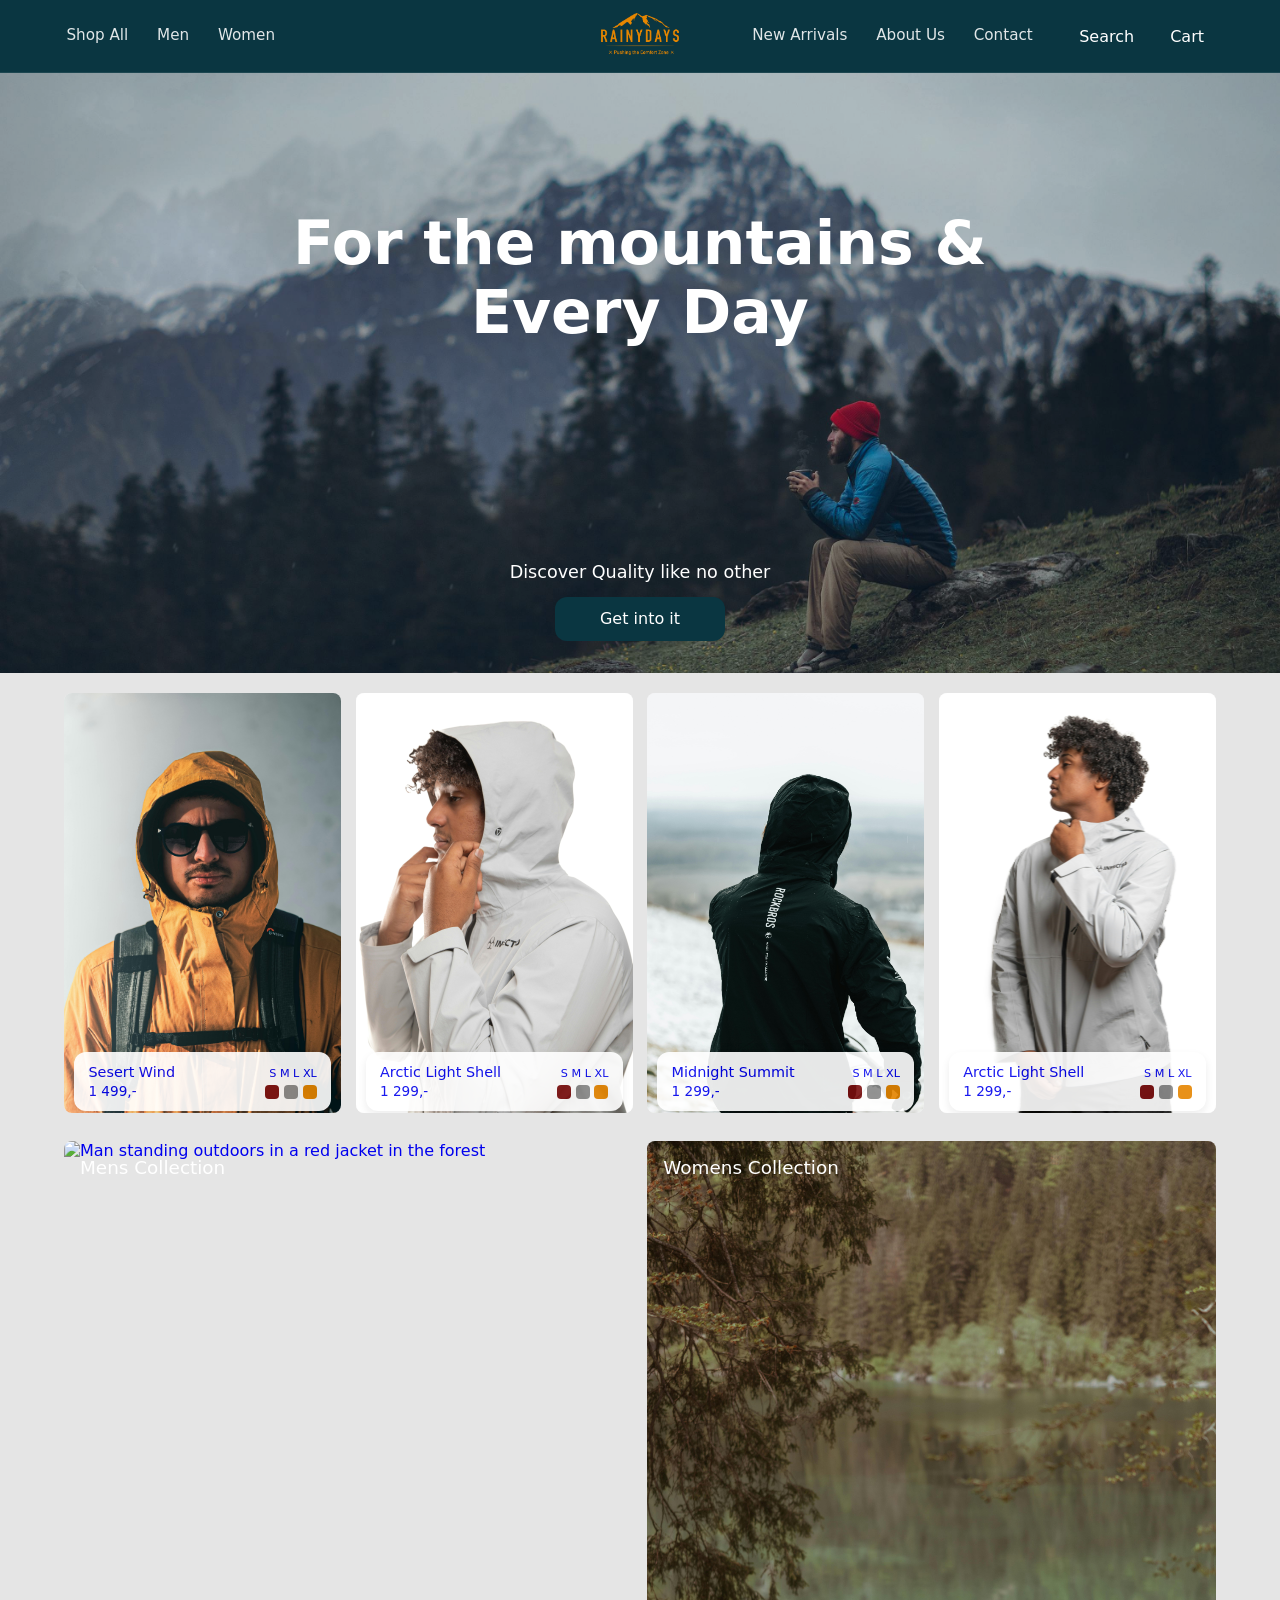
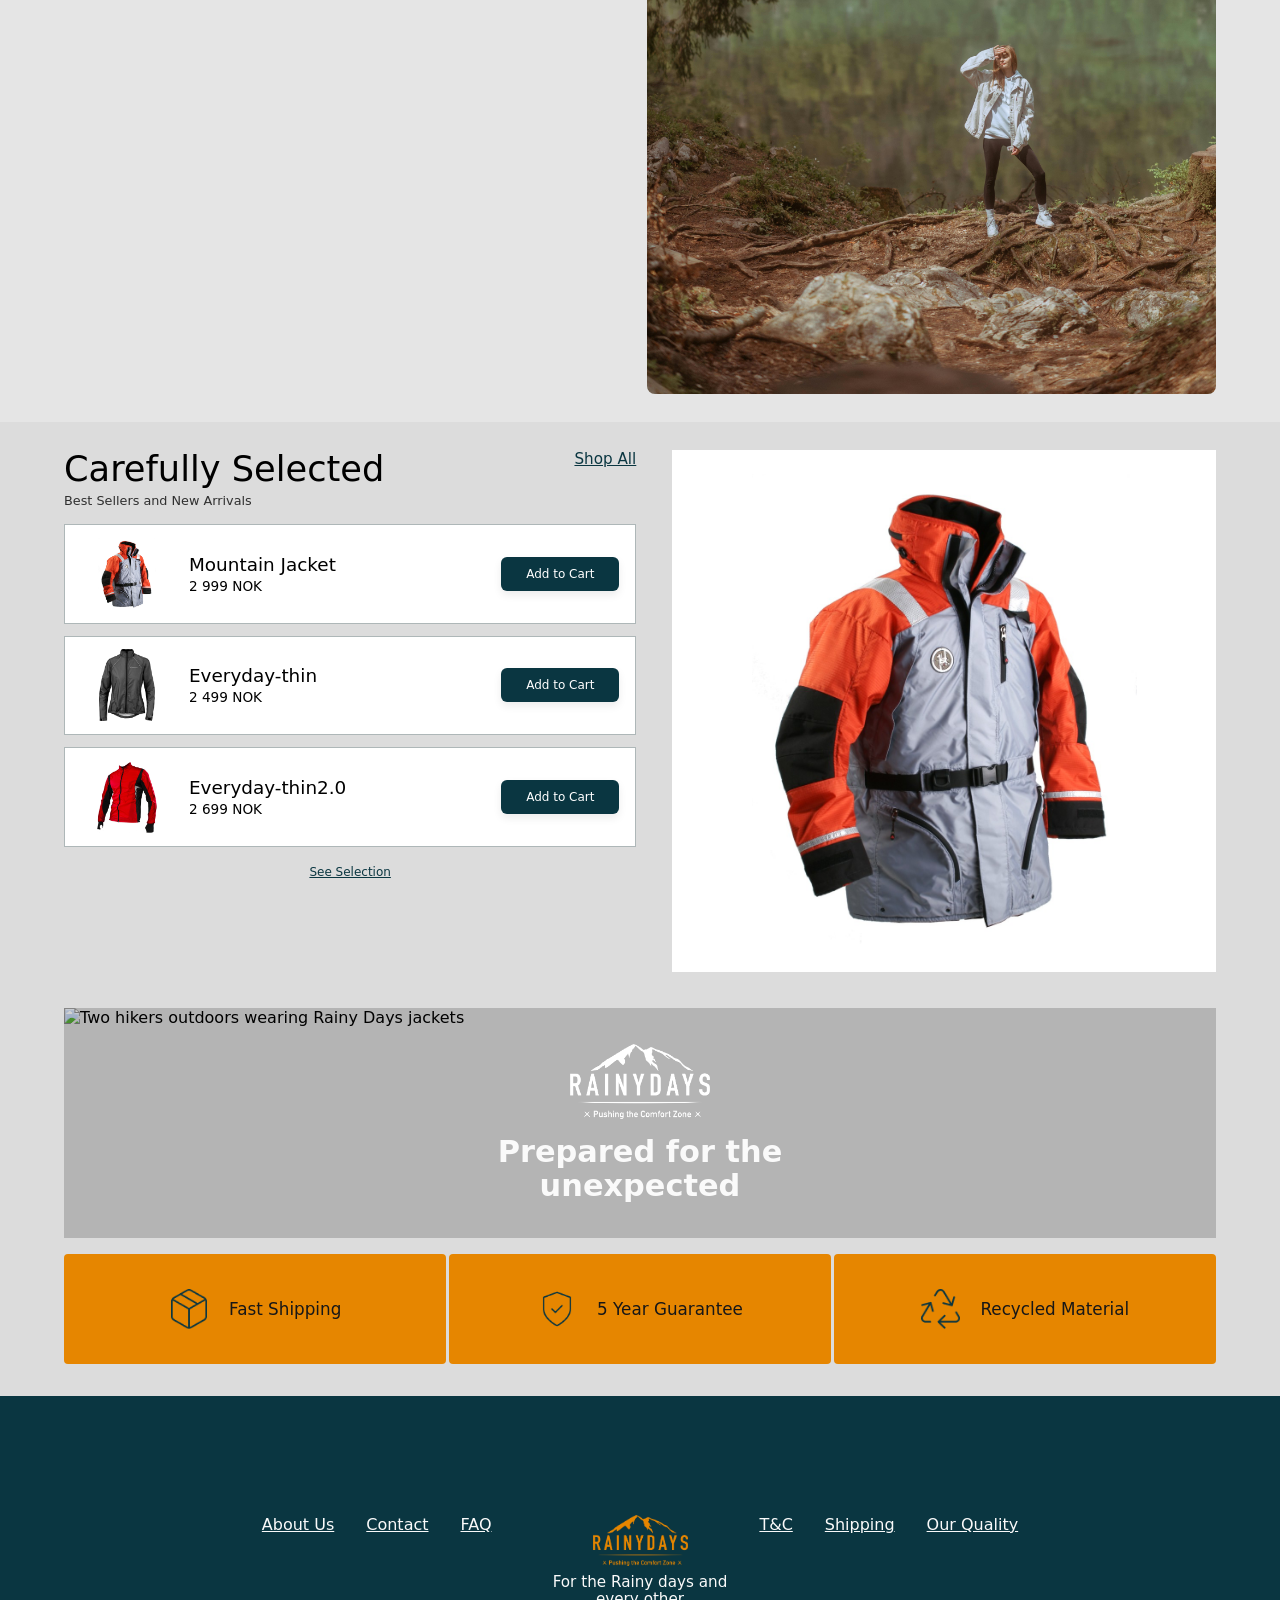
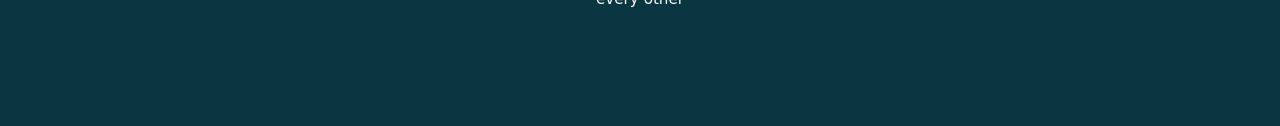
==== commit 38f5af2f: "product page" ====
--- a/index.html
+++ b/index.html
@@ -52,13 +52,13 @@
                 <a class="nav-mobile__link" href="products/index.html"
                   >Shop All</a
                 >
-                <a class="nav-mobile__link" href="coming-soon/index.html"
+                <a class="nav-mobile__link" href="products/index.html"
                   >Men</a
                 >
-                <a class="nav-mobile__link" href="coming-soon/index.html"
+                <a class="nav-mobile__link" href="products/index.html"
                   >Women</a
                 >
-                <a class="nav-mobile__link" href="coming-soon/index.html"
+                <a class="nav-mobile__link" href="products/index.html"
                   >New Arrivals</a
                 >
                 <a class="nav-mobile__link" href="coming-soon/index.html"
@@ -90,8 +90,8 @@
             aria-label="Primary categories"
           >
             <a class="nav-link" href="products/index.html">Shop All</a>
-            <a class="nav-link" href="coming-soon/index.html">Men</a>
-            <a class="nav-link" href="coming-soon/index.html">Women</a>
+            <a class="nav-link" href="products/index.html">Men</a>
+            <a class="nav-link" href="products/index.html">Women</a>
           </div>
 
           <a
@@ -108,7 +108,7 @@
 
           <div class="nav-desktop__group nav-desktop__group--right">
             <div class="nav-desktop__links" aria-label="Company links">
-              <a class="nav-link" href="coming-soon/index.html">New Arrivals</a>
+              <a class="nav-link" href="products/index.html">New Arrivals</a>
               <a class="nav-link" href="coming-soon/index.html">About Us</a>
               <a class="nav-link" href="coming-soon/index.html">Contact</a>
             </div>
@@ -505,6 +505,33 @@
           </div>
         </div>
       </section>
+      <footer class="footer">
+        <div class="footer__inner">
+          <nav class="footer__links footer__links--top">
+            <a href="coming-soon/index.html">About Us</a>
+            <a href="coming-soon/index.html">Contact</a>
+            <a href="coming-soon/index.html">FAQ</a>
+          </nav>
+
+          <div class="footer__brand">
+            <img
+              src="assets/images/logo/RainyDays_Logo_SecondaryColor.png"
+              alt="Rainy Days logo"
+              class="footer__logo"
+            />
+            <p class="footer__tagline">
+              For the Rainy days and<br />
+              every other
+            </p>
+          </div>
+
+          <nav class="footer__links footer__links--bottom">
+            <a href="coming-soon/index.html">T&amp;C</a>
+            <a href="coming-soon/index.html">Shipping</a>
+            <a href="coming-soon/index.html">Our Quality</a>
+          </nav>
+        </div>
+      </footer>
     </main>
   </body>
 </html>
--- a/css/styles.css
+++ b/css/styles.css
@@ -1030,4 +1030,214 @@
   .service-card__text {
     font-size: 1.05rem;
   }
-}+}
+
+/* FOOTER */
+.footer {
+  background: var(--primary);
+  color: var(--primary-foreground);
+  padding: 2rem 1.5rem;
+}
+
+.footer__inner {
+  max-width: 1100px;
+  margin: 0 auto;
+}
+
+.footer__links a {
+  color: var(--primary-foreground);
+  text-decoration: underline;
+  font-size: 1rem;
+}
+
+.footer__brand {
+  display: flex;
+  flex-direction: column;
+  align-items: center;
+}
+
+.footer__logo {
+  width: 110px;
+  margin-bottom: 0.75rem;
+}
+
+.footer__tagline {
+  margin: 0;
+  font-size: 1rem;
+  line-height: 1.2;
+  text-align: center;
+}
+
+.footer__inner {
+  display: flex;
+  flex-direction: column;
+  align-items: center;
+  gap: 2.5rem;
+}
+
+.footer__links {
+  display: flex;
+  justify-content: center;
+  gap: 2.5rem;
+  flex-wrap: wrap;
+}
+
+@media (min-width: 768px) {
+  .footer {
+    display: flex;
+    align-items: center;
+    height: 330px;
+    padding: 1.5rem 2rem;
+  }
+
+  .footer__inner {
+    display: grid;
+    grid-template-columns: 1fr auto 1fr;
+    align-items: start;
+    gap: 2rem;
+  }
+
+  .footer__links {
+    flex-wrap: nowrap;
+    gap: 2rem;
+  }
+
+  .footer__links--top {
+    justify-content: flex-start;
+    align-self: start;
+  }
+
+  .footer__links--bottom {
+    justify-content: flex-end;
+    align-self: start;
+  }
+
+  .footer__brand {
+    justify-self: center;
+  }
+
+  .footer__logo {
+    width: 95px;
+    margin-bottom: 0.5rem;
+  }
+
+  .footer__tagline {
+    font-size: 0.95rem;
+    line-height: 1.1;
+  }
+}
+
+/* PRODUCT PAGE */
+/* PRODUCTS TOOLBAR */
+.products-toolbar {
+  background: var(--muted);
+  color: var(--foreground);
+  padding: 0.75rem 0 0.85rem;
+  border-top: 1px solid var(--border);
+}
+
+.products-toolbar .container {
+  display: flex;
+  flex-direction: column;
+  gap: 0.9rem;
+}
+
+.products-toolbar__top {
+  display: flex;
+  align-items: center;
+  justify-content: space-between;
+}
+
+.products-toolbar__title {
+  margin: 0;
+  font-size: 1.75rem;
+  font-weight: 700;
+  letter-spacing: 0.02em;
+  color: var(--foreground);
+}
+
+.products-toolbar__link {
+  display: inline-flex;
+  align-items: center;
+  gap: 0.4rem;
+  color: var(--foreground);
+  text-decoration: underline;
+  text-underline-offset: 2px;
+  font-size: 1rem;
+}
+
+.products-toolbar__link:hover {
+  opacity: 0.7;
+}
+
+.products-toolbar__chevron {
+  font-size: 0.9rem;
+  transform: translateY(-1px);
+}
+
+.products-toolbar__filters {
+  display: flex;
+  gap: 1.25rem;
+  flex-wrap: wrap;
+}
+
+.products-toolbar__sort {
+  display: flex;
+}
+
+@media (min-width: 768px) {
+  .products-toolbar {
+    padding: 1rem 0 1.25rem;
+    border-top: none;
+  }
+
+  .products-toolbar .container {
+    gap: 1rem;
+  }
+
+  .products-toolbar__title {
+    font-size: 2.25rem;
+  }
+
+  .products-toolbar__top {
+    justify-content: flex-start;
+  }
+
+  .products-toolbar__sort {
+    margin-left: auto;
+  }
+
+  .products-toolbar__filters {
+    gap: 2rem;
+  }
+
+  .products-toolbar__link {
+    font-size: 0.95rem;
+  }
+}
+
+/* PRODUCT PAGE PRODUCTS GRID */
+.product-gallery--products .product-gallery__grid {
+  grid-template-columns: 1fr;
+  gap: 0.9rem;
+}
+
+.product-gallery--products .product-gallery__image {
+  height: 250px;
+}
+
+@media (min-width: 768px) {
+  .product-gallery--products .product-gallery__grid {
+    grid-template-columns: repeat(3, 1fr);
+  }
+
+  .product-gallery--products .product-gallery__image {
+    height: 320px;
+  }
+}
+
+@media (min-width: 1024px) {
+  .product-gallery--products .product-gallery__image {
+    height: 360px;
+  }
+}
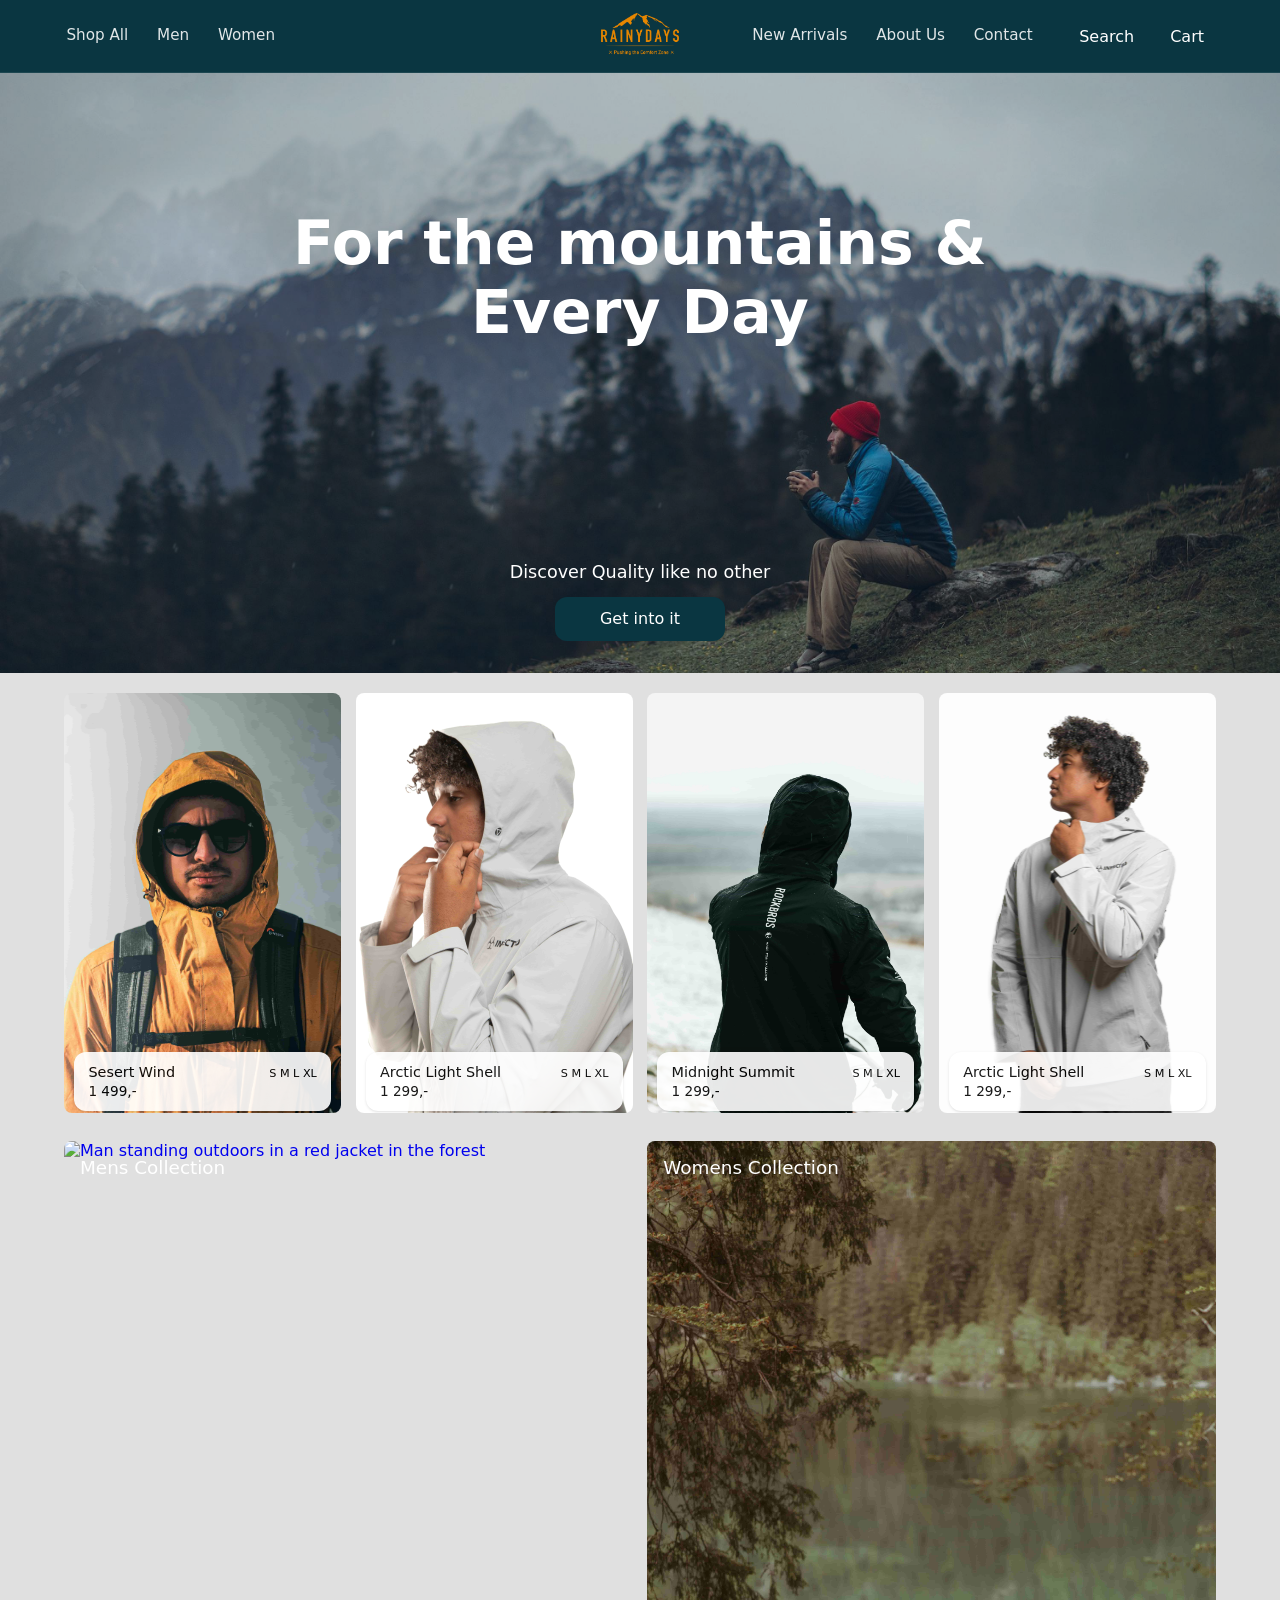
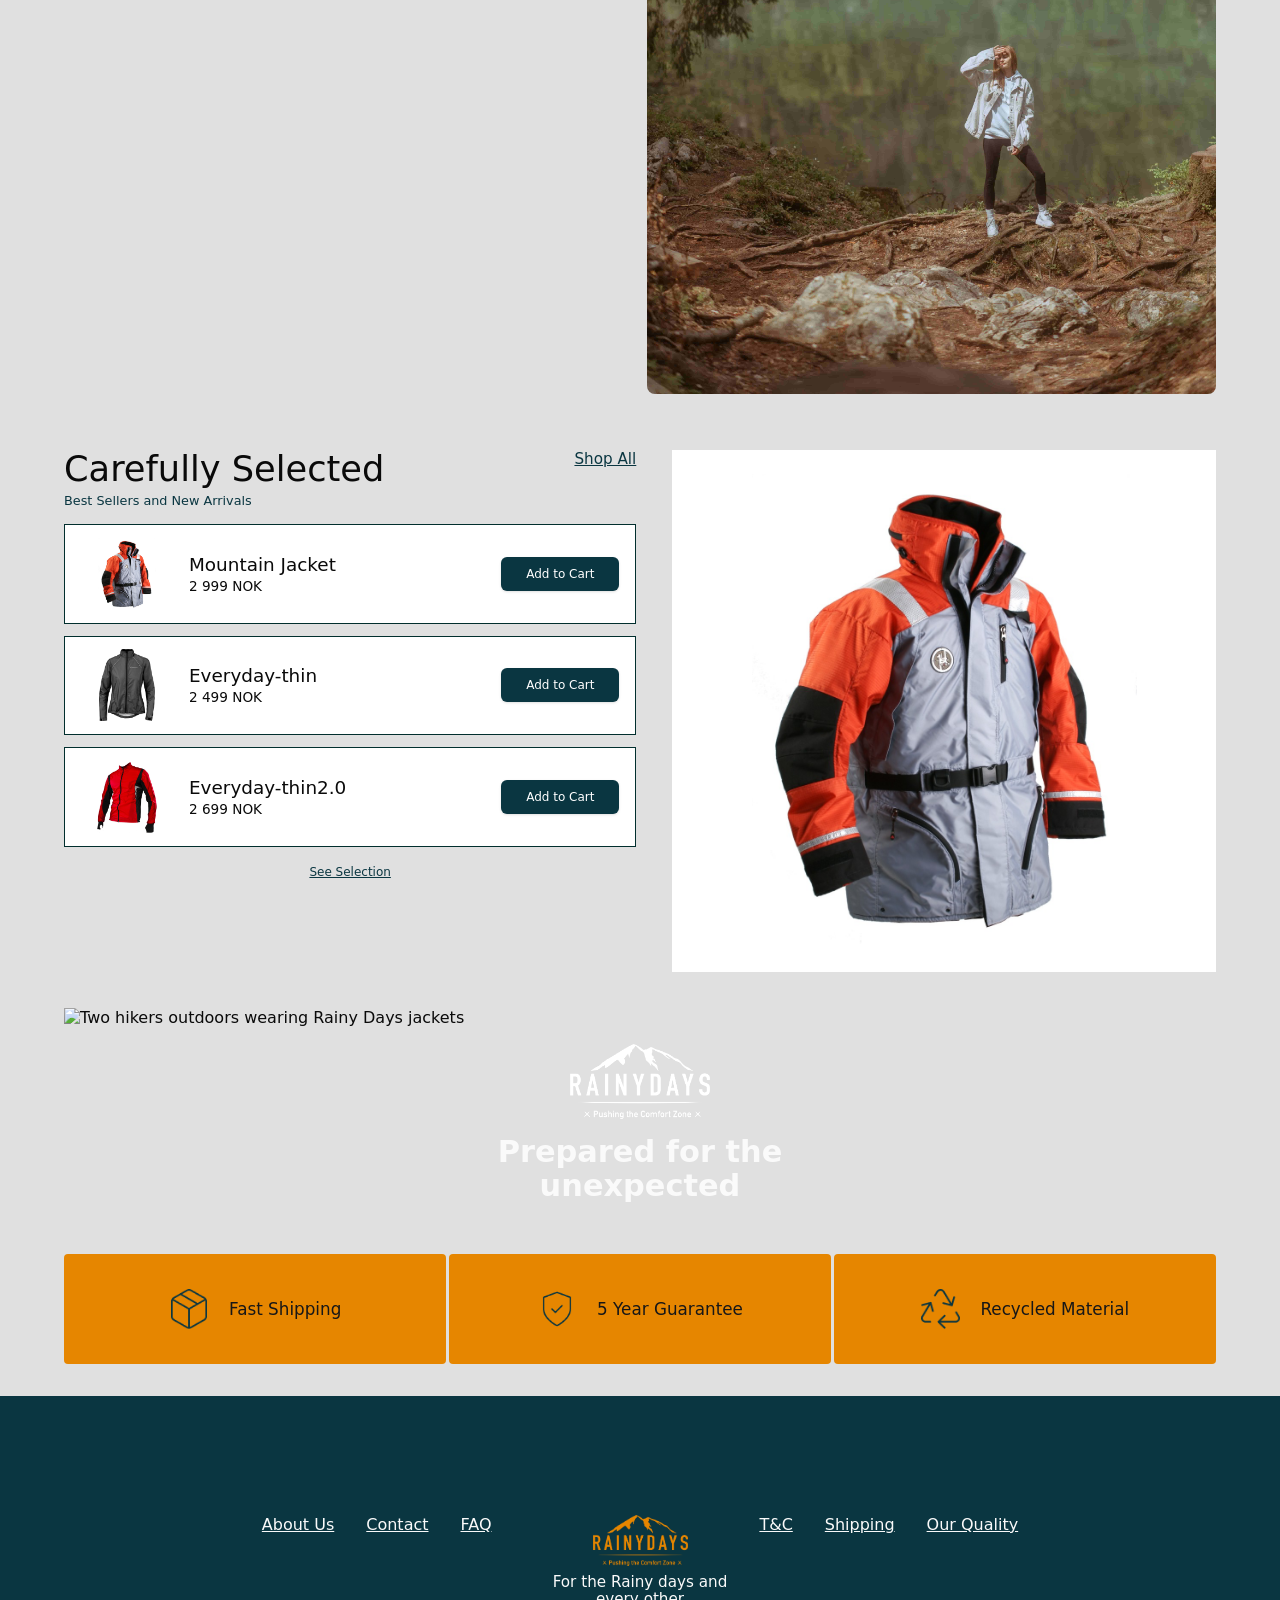
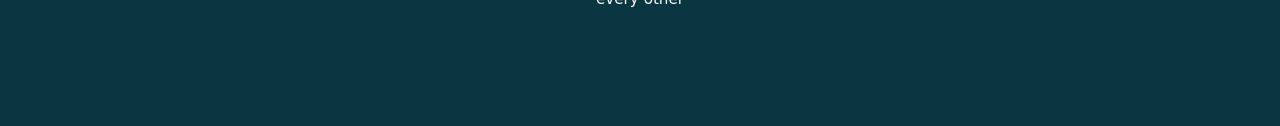
==== commit bf82b64e: "update title, reziz img" ====
--- a/index.html
+++ b/index.html
@@ -3,7 +3,7 @@
   <head>
     <meta charset="UTF-8" />
     <meta name="viewport" content="width=device-width, initial-scale=1.0" />
-    <title>Rainy Days | Home</title>
+    <title>Home | Rainy Days</title>
     <meta
       name="description"
       content="Explore durable rain jackets for men and women at Rainy Days. Built for mountains, city streets, and everyday adventures."
@@ -52,12 +52,8 @@
                 <a class="nav-mobile__link" href="products/index.html"
                   >Shop All</a
                 >
-                <a class="nav-mobile__link" href="products/index.html"
-                  >Men</a
-                >
-                <a class="nav-mobile__link" href="products/index.html"
-                  >Women</a
-                >
+                <a class="nav-mobile__link" href="products/index.html">Men</a>
+                <a class="nav-mobile__link" href="products/index.html">Women</a>
                 <a class="nav-mobile__link" href="products/index.html"
                   >New Arrivals</a
                 >
--- a/css/styles.css
+++ b/css/styles.css
@@ -2,7 +2,22 @@
   box-sizing: border-box;
 }
 
+html {
+  height: 100%;
+}
+
 body {
+  display: flex;
+  flex-direction: column;
+}
+
+main {
+  flex: 1;
+}
+
+body {
+  height: 100%;
+
   margin: 0;
   background: var(--background);
   color: var(--foreground);
@@ -14,60 +29,74 @@
 }
 
 :root {
-  --background: #fafafa;
-  --foreground: #000000;
-
-  --card: #fafafa;
-  --card-foreground: #000000;
-
-  --popover: #0a3641;
-  --popover-foreground: #fafafa;
-
-  --primary: #0a3641;
-  --primary-foreground: #fafafa;
-
-  --secondary: #e68600;
-  --secondary-foreground: #171717;
-
-  --muted: #fafafa;
-  --muted-foreground: #808080;
-
-  --accent: #e68600;
-  --accent-foreground: #000000;
-
-  --destructive: #8b0000;
-  --destructive-foreground: #fafafa;
-
-  --border: #022f2e;
-  --input: #fafafa;
-  --ring: #808080;
-
-  --sidebar: #fafafa;
-  --sidebar-foreground: #0a3641;
-  --sidebar-primary: #000000;
-  --sidebar-primary-foreground: #fafafa;
-  --sidebar-accent: #e68600;
-  --sidebar-accent-foreground: #171717;
-  --sidebar-border: #022f2e;
-  --sidebar-ring: #000000;
-
-  --chart-1: #1a4eda;
-  --chart-2: #1f3fad;
-  --chart-3: #1a4eda;
-  --chart-4: #1f3fad;
-  --chart-5: #1a4eda;
-
-  --shadow-2xs: 0 1px 2px rgba(0, 0, 0, 0.05);
-  --shadow-xs: 0 2px 4px rgba(0, 0, 0, 0.06);
-  --shadow-sm: 0 4px 8px rgba(0, 0, 0, 0.08);
-  --shadow-md: 0 8px 16px rgba(0, 0, 0, 0.1);
-  --shadow-lg: 0 16px 32px rgba(0, 0, 0, 0.15);
+  --background: oklch(0.9067 0 0);
+  --foreground: oklch(0.145 0 0);
+  --card: oklch(0.9612 0 0);
+  --card-foreground: oklch(0.145 0 0);
+  --popover: oklch(0.3095 0.0496 218.5622);
+  --popover-foreground: oklch(0.9249 0 0);
+  --primary: oklch(0.3095 0.0496 218.5622);
+  --primary-foreground: oklch(0.985 0 0);
+  --secondary: oklch(0.7081 0.162 62.6546);
+  --secondary-foreground: oklch(0.205 0 0);
+  --muted: oklch(0.97 0 0);
+  --muted-foreground: oklch(0.556 0 0);
+  --accent: oklch(0.7081 0.162 62.6546);
+  --accent-foreground: oklch(0 0 0);
+  --destructive: oklch(0.3408 0.1389 29.0783);
+  --destructive-foreground: oklch(1 0 0);
+  --border: oklch(0.277 0.046 192.524);
+  --input: oklch(0.922 0 0);
+  --ring: oklch(0.708 0 0);
+  --chart-1: oklch(0.81 0.1 252);
+  --chart-2: oklch(0.62 0.19 260);
+  --chart-3: oklch(0.55 0.22 263);
+  --chart-4: oklch(0.49 0.22 264);
+  --chart-5: oklch(0.42 0.18 266);
+  --sidebar: oklch(0.7731 0 0);
+  --sidebar-foreground: oklch(0.3095 0.0496 218.5622);
+  --sidebar-primary: oklch(0 0 0);
+  --sidebar-primary-foreground: oklch(0.985 0 0);
+  --sidebar-accent: oklch(0.7081 0.162 62.6546);
+  --sidebar-accent-foreground: oklch(0.205 0 0);
+  --sidebar-border: oklch(0.3095 0.0496 218.5622);
+  --sidebar-ring: oklch(0 0 0);
+  --font-sans: Candal, ui-sans-serif, sans-serif, system-ui;
+  --font-serif: Adamina, ui-serif, serif;
+  --font-mono:
+    ui-monospace, SFMono-Regular, Menlo, Monaco, Consolas, "Liberation Mono",
+    "Courier New", monospace;
+  --radius: 0.625rem;
+  --shadow-x: 0;
+  --shadow-y: 1px;
+  --shadow-blur: 3px;
+  --shadow-spread: 0px;
+  --shadow-opacity: 0.1;
+  --shadow-color: oklch(0 0 0);
+  --shadow-2xs: 0 1px 3px 0px hsl(0 0% 0% / 0.05);
+  --shadow-xs: 0 1px 3px 0px hsl(0 0% 0% / 0.05);
+  --shadow-sm:
+    0 1px 3px 0px hsl(0 0% 0% / 0.1), 0 1px 2px -1px hsl(0 0% 0% / 0.1);
+  --shadow: 0 1px 3px 0px hsl(0 0% 0% / 0.1), 0 1px 2px -1px hsl(0 0% 0% / 0.1);
+  --shadow-md:
+    0 1px 3px 0px hsl(0 0% 0% / 0.1), 0 2px 4px -1px hsl(0 0% 0% / 0.1);
+  --shadow-lg:
+    0 1px 3px 0px hsl(0 0% 0% / 0.1), 0 4px 6px -1px hsl(0 0% 0% / 0.1);
+  --shadow-xl:
+    0 1px 3px 0px hsl(0 0% 0% / 0.1), 0 8px 10px -1px hsl(0 0% 0% / 0.1);
+  --shadow-2xl: 0 1px 3px 0px hsl(0 0% 0% / 0.25);
+  --tracking-normal: 0em;
+  --spacing: 0.25rem;
 }
 
 .container {
   width: min(1200px, 100%);
   margin: 0 auto;
   padding: 0 1rem;
+}
+
+h1 {
+  font-weight: 400;
 }
 
 .site-header {
@@ -407,7 +436,7 @@
   min-height: 44px;
   padding: 0.75rem 1.5rem;
   border-radius: 12px;
-  background: #0a3641;
+  background: var(--primary);
   color: #ffffff;
   text-decoration: none;
   font-size: 1rem;
@@ -416,7 +445,7 @@
 
 .hero__button:hover,
 .hero__button:focus-visible {
-  background: #0f4654;
+  background: var(--primary-dark);
 }
 
 @media (max-width: 767px) {
@@ -457,7 +486,6 @@
 PRODUCT GALLERY */
 
 .product-gallery {
-  background: #e5e5e5;
   padding: 1rem 0 1.5rem;
 }
 
@@ -469,7 +497,7 @@
 
 .product-gallery__card {
   position: relative;
-  background: #f3f3f3;
+
   border-radius: 8px;
   overflow: hidden;
 }
@@ -514,16 +542,19 @@
 }
 
 .product-card-info__title {
+  color: #000;
   margin: 0 0 0.2rem;
   font-size: 0.9rem;
 }
 
 .product-card-info__price {
+  color: #000;
   margin: 0;
   font-size: 0.85rem;
 }
 
 .product-card-info__sizes {
+  color: #000;
   margin: 0 0 0.3rem;
   font-size: 0.7rem;
   text-align: right;
@@ -541,18 +572,6 @@
   border-radius: 4px;
 }
 
-.color--red {
-  background: #7b0f0f;
-}
-
-.color--gray {
-  background: #8a8a8a;
-}
-
-.color--orange {
-  background: #e68600;
-}
-
 @media (min-width: 768px) {
   .product-gallery {
     padding: 1.25rem 0 1.75rem;
@@ -576,7 +595,6 @@
 
 /* COLLECTION */
 .collections {
-  background: #e5e5e5;
   padding: 0 0 1.5rem;
 }
 
@@ -659,7 +677,6 @@
 
 /* FEATURED PRODUCTS */
 .featured-products {
-  background: #dcdcdc;
   padding: 1.5rem 0 2rem;
 }
 
@@ -688,7 +705,7 @@
 }
 
 .featured-products__shop-link {
-  color: #0a3641;
+  color: var(--primary);
   font-size: 0.95rem;
   text-decoration: underline;
   white-space: nowrap;
@@ -699,7 +716,6 @@
 }
 
 .featured-products__mobile-image-wrap {
-  background: #fff;
   padding: 1rem;
   margin-bottom: 1.25rem;
 }
@@ -734,7 +750,7 @@
   min-width: 260px;
   max-width: 260px;
   background: #fff;
-  border: 1px solid #7d9498;
+  border: 1px solid var(--border);
   border-radius: 6px;
   padding: 0.8rem;
   display: grid;
@@ -747,7 +763,6 @@
   width: 96px;
   height: 120px;
   object-fit: contain;
-  background: #f8f8f8;
   border-radius: 8px;
 }
 
@@ -771,7 +786,7 @@
   min-height: 36px;
   padding: 0.65rem 1rem;
   border-radius: 999px;
-  background: #0a3641;
+  background: var(--primary);
   color: #ffffff;
   text-decoration: none;
   font-size: 0.75rem;
@@ -781,7 +796,7 @@
 
 .featured-carousel__button:hover,
 .featured-carousel__button:focus-visible {
-  background: #0f4654;
+  background: var(--primary-dark);
 }
 
 @media (min-width: 768px) {
@@ -818,7 +833,7 @@
   .featured-products__subtitle {
     margin: 0;
     font-size: 0.8rem;
-    color: #2f2f2f;
+    color: var(--primary);
   }
 
   .featured-products__list {
@@ -832,7 +847,7 @@
     align-items: center;
     gap: 1rem;
     background: #fff;
-    border: 1px solid #aeb7b8;
+    border: 1px solid var(--border);
     padding: 0.8rem 1rem;
   }
 
@@ -861,7 +876,7 @@
     min-height: 34px;
     padding: 0.6rem 1rem;
     border-radius: 6px;
-    background: #0a3641;
+    background: var(--primary);
     color: #ffffff;
     text-decoration: none;
     font-size: 0.75rem;
@@ -880,7 +895,7 @@
   }
 
   .featured-products__see-link {
-    color: #0a3641;
+    color: var(--primary);
     font-size: 0.75rem;
     text-decoration: underline;
   }
@@ -916,7 +931,6 @@
 /* BANNER */
 
 .prepared-banner {
-  background: #dcdcdc;
   padding: 0 0 1rem;
 }
 
@@ -935,7 +949,6 @@
 .prepared-banner__overlay {
   position: absolute;
   inset: 0;
-  background: rgba(0, 0, 0, 0.18);
   display: flex;
   flex-direction: column;
   align-items: center;
@@ -961,7 +974,6 @@
 
 /* SERVICE */
 .service-highlights {
-  background: #dcdcdc;
   padding: 0 0 1.5rem;
 }
 
@@ -1130,7 +1142,6 @@
 /* PRODUCT PAGE */
 /* PRODUCTS TOOLBAR */
 .products-toolbar {
-  background: var(--muted);
   color: var(--foreground);
   padding: 0.75rem 0 0.85rem;
   border-top: 1px solid var(--border);
@@ -1241,3 +1252,1074 @@
     height: 360px;
   }
 }
+
+/* FEATURED PRODUCT GRID */
+.product-gallery--featured .product-gallery__grid {
+  grid-template-columns: 1fr;
+  gap: 0.9rem;
+}
+
+.product-gallery--featured .product-gallery__image {
+  height: 360px;
+}
+
+@media (min-width: 768px) {
+  .product-gallery--featured .product-gallery__grid {
+    grid-template-columns: repeat(3, 1fr);
+  }
+
+  .product-gallery--featured .product-gallery__image {
+    height: 320px;
+  }
+}
+
+@media (min-width: 1024px) {
+  .product-gallery--featured .product-gallery__image {
+    height: 340px;
+  }
+}
+
+/* PRODUCT BANNER */
+.product-banner {
+  background-image: url("../assets/images/abstract/pexels-marek-piwnicki-3907296-17301681.jpg");
+  background-size: cover;
+  background-position: center;
+  background-repeat: no-repeat;
+
+  min-height: 220px;
+  position: relative;
+}
+
+.product-banner__overlay {
+  min-height: 220px;
+  background: rgba(0, 0, 0, 0.2);
+
+  display: flex;
+  align-items: center;
+  justify-content: center;
+
+  padding: 2rem 1.5rem;
+}
+
+.product-banner__content {
+  text-align: center;
+  color: var(--primary-foreground);
+}
+
+.product-banner__logo {
+  width: 140px;
+  max-width: 60%;
+  margin: 0 auto 1rem;
+  display: block;
+}
+
+.product-banner__title {
+  margin: 0;
+  font-size: 1.8rem;
+  font-weight: 700;
+  line-height: 1.1;
+  color: var(--primary-foreground);
+}
+
+@media (min-width: 768px) {
+  .product-banner {
+    min-height: 360px;
+  }
+
+  .product-banner__overlay {
+    min-height: 360px;
+    padding: 3rem 2rem;
+  }
+
+  .product-banner__logo {
+    width: 180px;
+    margin-bottom: 1.25rem;
+  }
+
+  .product-banner__title {
+    font-size: 2.8rem;
+  }
+}
+
+/* PRODUCT SLUG PAGE */
+
+.product-detail {
+  padding: 2rem 0 4rem;
+  background: var(--background);
+  color: var(--foreground);
+}
+
+.product-detail__layout {
+  display: flex;
+  flex-wrap: wrap;
+  gap: 2rem;
+  align-items: flex-start;
+}
+
+.product-detail__gallery {
+  flex: 1 1 58%;
+  max-width: 58%;
+  min-width: 0;
+}
+
+.product-summary {
+  flex: 1 1 34%;
+  max-width: 34%;
+  min-width: 0;
+}
+
+.product-details-table {
+  flex: 1 1 100%;
+  max-width: 100%;
+  margin-top: 1rem;
+  border: 1px solid var(--border);
+}
+
+.product-detail__images {
+  background-color: #fff;
+  display: flex;
+  gap: 1rem;
+  align-items: flex-start;
+  min-width: 0;
+}
+
+.product-detail__image {
+  width: calc(50% - 0.5rem);
+  max-width: calc(50% - 0.5rem);
+  height: auto;
+  display: block;
+  object-fit: cover;
+  background: var(--muted);
+  min-width: 0;
+}
+
+.product-detail__text {
+  max-width: 40rem;
+  margin: 1rem 0 0;
+  text-align: center;
+  font-weight: 600;
+  line-height: 1.4;
+}
+
+.product-summary__title {
+  margin: 0 0 0.75rem;
+  font-size: 2rem;
+  font-weight: 500;
+}
+
+.product-summary__price {
+  margin: 0 0 1.5rem;
+  font-size: 1.75rem;
+  font-weight: 500;
+}
+
+.product-summary__group {
+  margin-bottom: 1.5rem;
+}
+
+.product-summary__label {
+  margin: 0 0 0.75rem;
+  font-weight: 600;
+}
+
+.product-summary__colors {
+  display: flex;
+  flex-wrap: wrap;
+  gap: 0.75rem;
+}
+
+.product-summary__color {
+  width: 3rem;
+  height: 3rem;
+  border-radius: 4px;
+  border: 1px solid var(--border);
+  display: inline-block;
+}
+
+.product-summary__color--red {
+  background: var(--destructive);
+}
+
+.product-summary__color--grey {
+  background: var(--muted-foreground);
+}
+
+.product-summary__color--orange {
+  background: var(--accent);
+}
+
+.product-summary__sizes {
+  display: flex;
+  flex-wrap: wrap;
+  gap: 0.5rem;
+  margin-bottom: 0.75rem;
+}
+
+.product-summary__size {
+  min-width: 3rem;
+  padding: 0.75rem 1rem;
+  text-align: center;
+  text-decoration: none;
+  color: var(--secondary-foreground);
+  background: var(--secondary);
+  border-radius: 4px;
+  font-weight: 600;
+}
+
+.product-summary__guide {
+  font-size: 0.9rem;
+  color: var(--primary);
+  text-transform: uppercase;
+}
+
+.product-summary__quantity {
+  display: flex;
+  align-items: center;
+  gap: 0.75rem;
+}
+
+.product-summary__qty-btn {
+  text-decoration: none;
+  color: var(--foreground);
+  font-size: 1.25rem;
+  line-height: 1;
+}
+
+.product-summary__qty-value {
+  min-width: 2rem;
+  text-align: center;
+  padding: 0.35rem 0.5rem;
+  border: 1px solid var(--border);
+  background: var(--input);
+}
+
+.product-summary__button {
+  display: inline-block;
+  width: 100%;
+  margin: 0 0 1rem;
+  padding: 0.95rem 1.25rem;
+  text-align: center;
+  text-decoration: none;
+  text-transform: uppercase;
+  letter-spacing: 0.03em;
+  color: var(--primary-foreground);
+  background: var(--primary);
+  border-radius: 6px;
+  font-weight: 600;
+}
+
+.product-summary__rating {
+  margin-bottom: 1rem;
+  font-size: 1.1rem;
+  color: var(--secondary);
+}
+
+.product-summary__description {
+  margin: 0 0 2rem;
+  line-height: 1.5;
+  max-width: 32rem;
+  color: var(--muted-foreground);
+}
+
+.product-summary__extra-links {
+  display: flex;
+  flex-direction: column;
+  gap: 1rem;
+}
+
+.product-summary__extra-link {
+  color: var(--primary);
+  text-transform: uppercase;
+  font-size: 0.9rem;
+  text-decoration: underline;
+}
+
+.product-details-table__row {
+  display: flex;
+  flex-wrap: wrap;
+  border-bottom: 1px solid var(--border);
+}
+
+.product-details-table__row:last-child {
+  border-bottom: 0;
+}
+
+.product-details-table__heading {
+  flex: 1 1 220px;
+  padding: 1.5rem;
+  border-right: 1px solid var(--border);
+}
+
+.product-details-table__heading h2 {
+  margin: 0;
+  font-size: 1.25rem;
+  text-transform: uppercase;
+}
+
+.product-details-table__content {
+  flex: 2 1 420px;
+}
+
+.product-details-table__item {
+  display: flex;
+  flex-wrap: wrap;
+  border-bottom: 1px solid var(--border);
+}
+
+.product-details-table__item:last-child {
+  border-bottom: 0;
+}
+
+.product-details-table__key,
+.product-details-table__value {
+  padding: 1rem;
+}
+
+.product-details-table__key {
+  flex: 1 1 180px;
+  font-weight: 600;
+  text-transform: uppercase;
+  border-right: 1px solid var(--border);
+}
+
+.product-details-table__value {
+  flex: 2 1 240px;
+}
+
+@media (max-width: 1024px) {
+  .product-detail__image:last-child {
+    display: none;
+  }
+
+  .product-detail__gallery {
+    flex: 1 1 52%;
+    max-width: 52%;
+  }
+
+  .product-summary {
+    flex: 1 1 40%;
+    max-width: 40%;
+  }
+
+  .product-detail__image {
+    width: 100%;
+    max-width: 100%;
+  }
+}
+
+@media (max-width: 768px) {
+  .product-detail__gallery,
+  .product-summary,
+  .product-details-table {
+    flex: 1 1 100%;
+    max-width: 100%;
+  }
+
+  .product-detail {
+    padding: 1.5rem 0 3rem;
+  }
+
+  .product-detail__text {
+    text-align: left;
+  }
+
+  .product-summary__title {
+    font-size: 1.6rem;
+  }
+
+  .product-summary__price {
+    font-size: 1.4rem;
+  }
+
+  .product-details-table__heading {
+    border-right: 0;
+    border-bottom: 1px solid var(--border);
+  }
+
+  .product-details-table__key {
+    border-right: 0;
+    border-bottom: 1px solid var(--border);
+  }
+}
+
+/* CART PAGE */
+
+.cart-page {
+  padding: 2rem 0 4rem;
+}
+
+.cart-page__layout {
+  display: flex;
+  flex-wrap: wrap;
+  gap: 2rem;
+  align-items: flex-start;
+}
+
+.cart-page__image-side {
+  flex: 1 1 58%;
+  max-width: 58%;
+}
+
+.cart-page__summary {
+  flex: 1 1 36%;
+  max-width: 36%;
+  background: var(--card);
+  color: var(--card-foreground);
+  border-radius: 8px;
+  padding: 1rem;
+}
+
+.cart-page__back {
+  display: inline-block;
+  margin-bottom: 1rem;
+  color: var(--primary);
+  text-decoration: none;
+  font-size: 1.5rem;
+  line-height: 1;
+}
+
+.cart-page__hero-image {
+  display: block;
+  width: 100%;
+  height: 620px;
+  object-fit: cover;
+}
+
+.cart-page__header {
+  display: flex;
+  align-items: flex-start;
+  justify-content: space-between;
+  gap: 1rem;
+  margin-bottom: 1rem;
+}
+
+.cart-page__title-wrap {
+  display: flex;
+  flex-direction: column;
+  gap: 0.25rem;
+}
+
+.cart-page__title {
+  margin: 0;
+  font-size: 2rem;
+  font-weight: 500;
+}
+
+.cart-page__close {
+  color: var(--muted-foreground);
+  text-decoration: none;
+  font-size: 1.5rem;
+  line-height: 1;
+}
+
+.cart-list {
+  display: flex;
+  flex-direction: column;
+  gap: 0.75rem;
+  margin-bottom: 1.25rem;
+}
+
+.cart-item {
+  display: flex;
+  gap: 0.75rem;
+  align-items: stretch;
+  padding: 0.5rem;
+  border: 1px solid var(--border);
+  border-radius: 8px;
+}
+
+.cart-item__image {
+  width: 86px;
+  height: 86px;
+  object-fit: contain;
+  flex-shrink: 0;
+  background: var(--muted);
+  border-radius: 6px;
+}
+
+.cart-item__content {
+  flex: 1;
+  min-width: 0;
+}
+
+.cart-item__top {
+  display: flex;
+  justify-content: space-between;
+  gap: 1rem;
+}
+
+.cart-item__title {
+  margin: 0 0 0.2rem;
+  font-size: 1.2rem;
+  font-weight: 500;
+  line-height: 1.1;
+}
+
+.cart-item__meta {
+  margin: 0 0 0.15rem;
+  color: var(--muted-foreground);
+  font-size: 0.85rem;
+}
+
+.cart-item__price {
+  margin: 0;
+  font-size: 1rem;
+}
+
+.cart-item__sku {
+  margin: 0.4rem 0 0;
+  font-size: 0.65rem;
+  color: var(--muted-foreground);
+}
+
+.cart-item__quantity {
+  display: flex;
+  align-items: center;
+  gap: 0.75rem;
+  flex-shrink: 0;
+}
+
+.cart-item__qty-btn {
+  color: var(--foreground);
+  text-decoration: none;
+  font-size: 1.2rem;
+  line-height: 1;
+}
+
+.cart-item__qty-value {
+  min-width: 1.8rem;
+  text-align: center;
+  padding: 0.35rem 0.4rem;
+  border: 1px solid var(--border);
+  background: var(--input);
+}
+
+.cart-totals {
+  margin-bottom: 1.25rem;
+}
+
+.cart-totals__row {
+  display: flex;
+  justify-content: space-between;
+  gap: 1rem;
+  margin-bottom: 0.4rem;
+  font-size: 0.95rem;
+}
+
+.cart-totals__row--total {
+  font-weight: 700;
+  font-size: 1rem;
+}
+
+.cart-page__checkout-button {
+  display: inline-block;
+  width: 100%;
+  margin-bottom: 0.9rem;
+  padding: 0.95rem 1.25rem;
+  text-align: center;
+  text-decoration: none;
+  text-transform: uppercase;
+  color: var(--primary-foreground);
+  background: var(--primary);
+  border-radius: 6px;
+  font-weight: 600;
+}
+
+.cart-page__continue-link {
+  display: block;
+  text-align: center;
+  color: var(--primary);
+  font-size: 0.9rem;
+  text-decoration: underline;
+}
+
+@media (max-width: 1024px) {
+  .cart-page__image-side,
+  .cart-page__summary {
+    flex: 1 1 100%;
+    max-width: 100%;
+  }
+
+  .cart-page__hero-image {
+    height: 500px;
+  }
+}
+
+@media (max-width: 768px) {
+  .cart-page {
+    padding: 1.5rem 0 3rem;
+  }
+
+  .cart-page__layout {
+    gap: 1.5rem;
+  }
+
+  .cart-page__hero-image {
+    height: 380px;
+  }
+
+  .cart-page__title {
+    font-size: 1.6rem;
+  }
+
+  .cart-item__top {
+    flex-direction: column;
+    gap: 0.75rem;
+  }
+
+  .cart-item__quantity {
+    justify-content: flex-start;
+  }
+}
+
+/* CHECKOUT PAGE */
+
+.checkout-page {
+  background-color: #fff;
+  padding: 2rem 0 4rem;
+}
+
+.checkout-page__layout {
+  display: flex;
+  flex-wrap: wrap;
+  gap: 2rem;
+  align-items: flex-start;
+}
+
+.checkout-form {
+  flex: 1 1 48%;
+  max-width: 48%;
+  min-width: 0;
+}
+
+.checkout-summary {
+  flex: 1 1 42%;
+  max-width: 42%;
+  min-width: 0;
+  padding-left: 2rem;
+  border-left: 1px solid var(--border);
+}
+
+.checkout-page__back {
+  display: inline-block;
+  margin-bottom: 1.5rem;
+  color: var(--primary);
+  text-decoration: none;
+  font-size: 1.5rem;
+  line-height: 1;
+}
+
+.checkout-form__content {
+  display: flex;
+  flex-direction: column;
+  gap: 1.75rem;
+}
+
+.checkout-form__group {
+  display: flex;
+  flex-direction: column;
+  gap: 1rem;
+}
+
+.checkout-form__title {
+  margin: 0;
+  font-size: 1.5rem;
+  font-weight: 500;
+}
+
+.checkout-form__row {
+  display: flex;
+  flex-wrap: wrap;
+  gap: 0.75rem;
+}
+
+.checkout-form__input {
+  width: 100%;
+  min-height: 48px;
+  padding: 0.9rem 1rem;
+  border: 1px solid var(--border);
+  border-radius: 8px;
+  background: var(--input);
+  color: var(--foreground);
+  font: inherit;
+  box-shadow: var(--shadow-sm);
+}
+
+.checkout-form__row .checkout-form__input {
+  flex: 1 1 220px;
+}
+
+.checkout-form__input::placeholder {
+  color: var(--muted-foreground);
+}
+
+.checkout-summary__header {
+  display: flex;
+  align-items: flex-start;
+  justify-content: space-between;
+  gap: 1rem;
+  margin-bottom: 1rem;
+}
+
+.checkout-summary__title-wrap {
+  display: flex;
+  flex-direction: column;
+  gap: 0.25rem;
+}
+
+.checkout-summary__title {
+  margin: 0;
+  font-size: 2rem;
+  font-weight: 500;
+}
+
+.checkout-summary__close {
+  color: var(--muted-foreground);
+  text-decoration: none;
+  font-size: 1.5rem;
+  line-height: 1;
+}
+
+.checkout-list {
+  display: flex;
+  flex-direction: column;
+  gap: 0.75rem;
+  margin-bottom: 1.25rem;
+}
+
+.checkout-item {
+  display: flex;
+  gap: 0.75rem;
+  align-items: stretch;
+  padding: 0.5rem;
+  border: 1px solid var(--border);
+  border-radius: 8px;
+}
+
+.checkout-item__image {
+  width: 86px;
+  height: 86px;
+  object-fit: contain;
+  flex-shrink: 0;
+  background: var(--muted);
+  border-radius: 6px;
+}
+
+.checkout-item__content {
+  flex: 1;
+  min-width: 0;
+}
+
+.checkout-item__top {
+  display: flex;
+  justify-content: space-between;
+  gap: 1rem;
+}
+
+.checkout-item__title {
+  margin: 0 0 0.2rem;
+  font-size: 1.2rem;
+  font-weight: 500;
+  line-height: 1.1;
+}
+
+.checkout-item__meta {
+  margin: 0 0 0.15rem;
+  color: var(--muted-foreground);
+  font-size: 0.85rem;
+}
+
+.checkout-item__price {
+  margin: 0;
+  font-size: 1rem;
+}
+
+.checkout-item__sku {
+  margin: 0.4rem 0 0;
+  font-size: 0.65rem;
+  color: var(--muted-foreground);
+}
+
+.checkout-item__quantity {
+  display: flex;
+  align-items: center;
+  gap: 0.75rem;
+  flex-shrink: 0;
+}
+
+.checkout-item__qty-btn {
+  color: var(--foreground);
+  text-decoration: none;
+  font-size: 1.2rem;
+  line-height: 1;
+}
+
+.checkout-item__qty-value {
+  min-width: 1.8rem;
+  text-align: center;
+  padding: 0.35rem 0.4rem;
+  border: 1px solid var(--border);
+  background: var(--input);
+}
+
+.checkout-totals {
+  margin-bottom: 1.25rem;
+}
+
+.checkout-totals__row {
+  display: flex;
+  justify-content: space-between;
+  gap: 1rem;
+  margin-bottom: 0.4rem;
+  font-size: 0.95rem;
+}
+
+.checkout-totals__row--total {
+  font-weight: 700;
+  font-size: 1rem;
+}
+
+.checkout-summary__pay-button {
+  display: inline-block;
+  width: 100%;
+  margin-bottom: 0.75rem;
+  padding: 0.95rem 1.25rem;
+  text-align: center;
+  text-decoration: none;
+  text-transform: uppercase;
+  color: var(--primary-foreground);
+  background: var(--primary);
+  border-radius: 6px;
+  font-weight: 600;
+}
+
+.checkout-summary__cancel-button {
+  display: inline-block;
+  width: 100%;
+  margin-bottom: 0.9rem;
+  padding: 0.95rem 1.25rem;
+  text-align: center;
+  text-decoration: none;
+  color: var(--foreground);
+  background: var(--muted);
+  border: 1px solid var(--border);
+  border-radius: 6px;
+}
+
+.checkout-summary__continue-link {
+  display: block;
+  text-align: center;
+  color: var(--primary);
+  font-size: 0.9rem;
+  text-decoration: underline;
+}
+
+@media (max-width: 1024px) {
+  .checkout-form,
+  .checkout-summary {
+    flex: 1 1 100%;
+    max-width: 100%;
+  }
+
+  .checkout-summary {
+    padding-left: 0;
+    border-left: 0;
+    border-top: 1px solid var(--border);
+    padding-top: 2rem;
+  }
+}
+
+@media (max-width: 768px) {
+  .checkout-page {
+    padding: 1.5rem 0 3rem;
+  }
+
+  .checkout-page__layout {
+    gap: 1.5rem;
+  }
+
+  .checkout-form__title,
+  .checkout-summary__title {
+    font-size: 1.6rem;
+  }
+
+  .checkout-item__top {
+    flex-direction: column;
+    gap: 0.75rem;
+  }
+
+  .checkout-item__quantity {
+    justify-content: flex-start;
+  }
+}
+
+/* SUCCESS PAGE */
+
+.success-page {
+  padding: 3rem 0 5rem;
+}
+
+.success-page__content {
+  max-width: 520px;
+  margin: 0 auto;
+  display: flex;
+  flex-direction: column;
+  align-items: center;
+}
+
+.success-page__logo {
+  width: 170px;
+  height: auto;
+  margin-bottom: 2rem;
+}
+
+.success-card {
+  width: 100%;
+  background: var(--card);
+  color: var(--card-foreground);
+  border-radius: 8px;
+  padding: 1.25rem 1rem 0.75rem;
+  box-shadow: var(--shadow-sm);
+  margin-bottom: 2rem;
+}
+
+.success-card__title {
+  margin: 0;
+  text-align: center;
+  color: var(--secondary);
+  font-size: 3rem;
+  line-height: 1;
+  font-weight: 700;
+}
+
+.success-card__subtitle {
+  margin: 0.15rem 0 1.5rem;
+  text-align: center;
+  font-size: 1.5rem;
+  line-height: 1.2;
+}
+
+.success-card__details {
+  margin-bottom: 1rem;
+}
+
+.success-card__row {
+  display: flex;
+  justify-content: space-between;
+  gap: 1rem;
+  margin-bottom: 0.2rem;
+}
+
+.success-card__label,
+.success-card__value {
+  font-size: 1.25rem;
+}
+
+.success-card__total {
+  display: flex;
+  justify-content: space-between;
+  gap: 1rem;
+  padding-top: 0.75rem;
+  font-weight: 700;
+}
+
+.success-card__total-label,
+.success-card__total-value {
+  font-size: 1.25rem;
+}
+
+.success-page__button {
+  display: inline-block;
+  width: 100%;
+  text-align: center;
+  text-decoration: none;
+  padding: 0.95rem 1.25rem;
+  border: 1px solid var(--border);
+  border-radius: 8px;
+  color: var(--foreground);
+  background: var(--input);
+  box-shadow: var(--shadow-sm);
+}
+
+@media (max-width: 768px) {
+  .success-page {
+    padding: 2rem 0 4rem;
+  }
+
+  .success-page__logo {
+    width: 140px;
+    margin-bottom: 1.5rem;
+  }
+
+  .success-card__title {
+    font-size: 2.3rem;
+  }
+
+  .success-card__subtitle {
+    font-size: 1.1rem;
+    margin-bottom: 1.25rem;
+  }
+
+  .success-card__label,
+  .success-card__value,
+  .success-card__total-label,
+  .success-card__total-value {
+    font-size: 1rem;
+  }
+}
+
+/* COMING SOON */
+
+.coming-soon {
+  padding: 4rem 0 5rem;
+  text-align: center;
+}
+
+.coming-soon__content {
+  max-width: 500px;
+  margin: 0 auto;
+}
+
+.coming-soon__title {
+  margin: 0 0 1rem;
+  font-size: 3rem;
+  font-weight: 600;
+  color: var(--foreground);
+}
+
+.coming-soon__text {
+  margin: 0 0 2rem;
+  font-size: 1.1rem;
+  color: var(--muted-foreground);
+  line-height: 1.5;
+}
+
+.coming-soon__button {
+  display: inline-block;
+  padding: 0.85rem 1.5rem;
+  border-radius: 8px;
+  background: var(--primary);
+  color: var(--primary-foreground);
+  text-decoration: none;
+  font-weight: 500;
+  box-shadow: var(--shadow-sm);
+}
+
+.coming-soon__button:hover,
+.coming-soon__button:focus-visible {
+  opacity: 0.9;
+}
+
+@media (max-width: 768px) {
+  .coming-soon {
+    padding: 3rem 0 4rem;
+  }
+
+  .coming-soon__title {
+    font-size: 2.2rem;
+  }
+
+  .coming-soon__text {
+    font-size: 1rem;
+  }
+}
